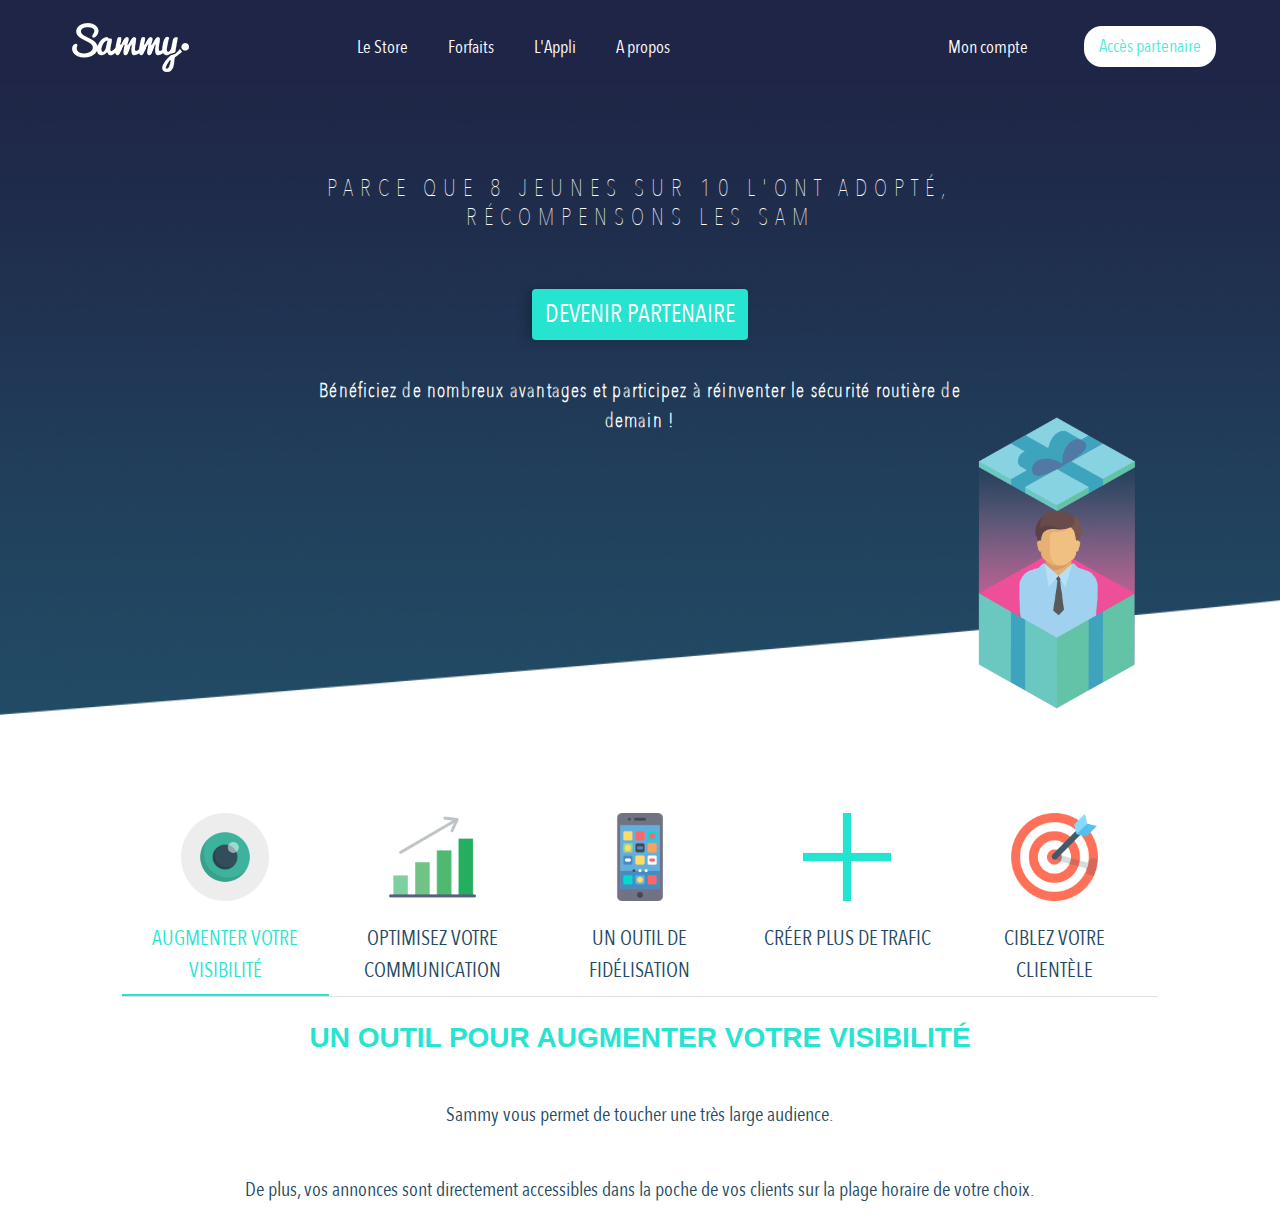
==== partenaire.html @ f4c282db "Upload" ====
<!doctype html>
<html lang="fr">
<head>
    <meta charset="UTF-8">
    <meta name="viewport" content="width=device-width, initial-scale=1">

    <meta name="description" content="">
    <meta name="keywords" content="publicité, application, mobile, partenaires, utilisateurs, fidélisation, outil, visibilité, marché, communication, millenials, jeunes, campagne, publicité, pub, notification, notifications, partenaires, forfaits, forfait, prix, pricing, free, gold, flash, annonces, push, trafic, point de vente, attirer, clientèle, demande, offre, Sammy, Sam">
    <title>Partenaire - Sammy</title>
    <link rel="stylesheet" href="css/stylemain.css">
    <link rel="stylesheet" href="css/bootstrap.min.css">

    <link rel="stylesheet" type="text/css" href="slick/slick.css"/>
    <link rel="stylesheet" type="text/css" href="slick/slick-theme.css"/>

    <link rel="shortcut icon" type="image/png" href="img/LogoSammy.png"/>  <!--  A changer  -->

    <script src="js/jquery.min.js"></script>
    <script src="js/bootstrap.min.js"></script>

</head>
<body>

<header id="header">


    <nav class="navbar navbar-toggleable-md navbar-dark navbar-expand-md bg-faded">

        <a class="navbar-brand" href="/"><img src="img/LogoSammy.png" alt="Sammy"></a>


        <button class="navbar-toggler" type="button" data-toggle="collapse" data-target="#navbarCollapse" aria-controls="navbar-custom" aria-expanded="false" aria-label="Toggle navigation">
            <span class="navbar-toggler-icon"></span>
        </button>


        <div class="collapse navbar-collapse" id="navbarCollapse">

            <ul class="navbar-nav navbar-left">

                <li class="nav-item">
                    <a class="nav-link" href="#">Le Store</a>
                </li>

                <li class="nav-item">
                    <a class="nav-link" href="pricing">Forfaits</a>
                </li>
                <li class="nav-item">
                    <a class="nav-link" href="#">L'Appli</a>
                </li>
                <li class="nav-item">
                    <a class="nav-link" href="#">A propos</a>
                </li>

            </ul>

            <ul class="nav navbar-nav navbar-right ml-auto">
                <li class="nav-item">
                    <a class="nav-link" href="#">Mon compte</a>
                </li>
                <li class="nav-item">
                    <button class="btn btn-boutonnav" type="button">Accès partenaire</button>
                </li>
            </ul>


        </div>

    </nav>


</header>

<div id="UPImgBackground">


    <div class="MainBottom outeruser">
        <div class="topcentre">
            <h2 class="margincentered">Parce que 8 jeunes sur 10 l'ont adopté, récompensons les sam</h2> <br> <br>
            <button class="btn btn-boutoncentre margincentered" type="button">Devenir Partenaire</button>
            <p>Bénéficiez de nombreux avantages et participez à réinventer le sécurité routière de demain !</p>
        </div>
    </div>

    <img src="img/partenaire/Partenaire.png" alt="Partenaire" id="UPCadeauImg">

</div>

<div class="container-fluid" id="Partenairemaincontent">
    <div class="row">

        <div class="col-1"></div>

        <div class="col-10">
            <div class="row">

            <!-- Nav tabs -->
            <div class="col-12">
                <ul class="nav PartenaireTabs nav-justified" role="tablist">
                    <li class="nav-item">
                        <a class="nav-link active" data-toggle="tab" href="#visibility">
                            <img src="img/partenaire/Oeil.png" alt="Oeil">
                            <span>Augmenter votre visibilité</span>
                        </a>
                    </li>
                    <li class="nav-item">
                        <a class="nav-link" data-toggle="tab" href="#communication">
                            <img src="img/partenaire/graph.png" alt="Graph">
                            <span>Optimisez votre communication</span>
                        </a>
                    </li>
                    <li class="nav-item">
                        <a class="nav-link" data-toggle="tab" href="#fidelisation">
                            <img src="img/partenaire/smartphone.png" alt="Smartphone">
                            <span>Un outil de fidélisation</span>
                        </a>
                    </li>
                    <li class="nav-item">
                        <a class="nav-link" data-toggle="tab" href="#trafic">
                            <img src="img/partenaire/Plus.png" alt="Plus">
                            <span>Créer plus de trafic </span>
                        </a>
                    </li>
                    <li class="nav-item">
                        <a class="nav-link" data-toggle="tab" href="#cible">
                            <img src="img/partenaire/target.png" alt="Cible">
                            <span>Ciblez votre clientèle </span>
                        </a>
                    </li>
                </ul>
            </div>

            <div class="col-12">
                <!-- Tab panes -->
                <div class="tab-content">
                    <div id="visibility" class="container tab-pane active"><br>
                        <h3>Un outil pour augmenter votre visibilité</h3>
                        <p>Sammy vous permet de toucher une très large audience. </p>
                        <p>De plus, vos annonces sont directement accessibles dans la poche de vos clients sur la plage horaire de votre choix.</p>
                    </div>
                    <div id="communication" class="container tab-pane fade"><br>
                        <h3>Un outil pour optimiser votre communication</h3>
                        <p>Pour chacune de vos campagnes publicitaires nous vous fournissons une analytique détaillée.</p>
                        <p>Cela peut vous permettre de mieux connaître votre cible en mesurant l’impact de votre message et ainsi d’optimiser votre stratégie de communication.</p>
                    </div>
                    <div id="fidelisation" class="container tab-pane fade"><br>
                        <h3>Un outil de fidélisation</h3>
                        <p>Nos espaces publicitaires ont été conçus pour amener l’utilisateur à se déplacer physiquement ou virtuellement dans les points de ventes de nos partenaires.</p>
                        <p>De plus, vos campagnes publicitaires peuvent être planifiées à l’avances vous garantissant toujours plus d’autonomie.</p>
                    </div>
                    <div id="trafic" class="container tab-pane fade"><br>
                        <h3>Un outil pour créer plus de trafic </h3>
                        <p>La mise en place de boutons “Call-to-action” permet d’accroître le trafic sur la page de votre choix (site internet, App Store …).</p>
                        <p> En redirigeant votre audience vers votre lien, ce bouton est une véritable porte d’entrée digitale vers votre business.</p>
                    </div>
                    <div id="cible" class="container tab-pane fade"><br>
                        <h3>Un outil pour cibler votre clientèle</h3>
                        <p>Grâce à notre algorithme, les annonces sont listées en fonction de la proximité de nos utilisateurs.</p>
                        <p>Ainsi, notre offre s’adapte à tout type de business qu’importe la relation qu’il entretient avec ses clients.</p>
                    </div>
                </div>
            </div>

            </div>
        </div>

        <div class="col-1"></div>

    </div>
</div>

</body>
</html>
---- css/stylemain.css ----
@font-face { font-family: AvenirNextCondensed-Regular; src: url(../fonts/AvenirNextCondensed-Regular.ttf); }
@font-face { font-family: AvenirNextCondensed-UltraLight; src: url(../fonts/AvenirNextCondensed-UltraLight.ttf); }
@font-face { font-family: MyriadPro-SemiBold; src: url(../fonts/MyriadPro-Semibold.otf); }

body, html {
    height: 100%;
}
#ImgBackground {
    max-width: 100%;
    background-position: center;
    background-repeat: no-repeat;
    background-size: cover;
    position: relative;
    background-image: url("../img/background.png");
}

.navbar {
    padding-top: 2vh !important;
}

header {
    color : white;
    font-family: AvenirNextCondensed-Regular, sans-serif;
    background-color: #1f2546;
}
header a:hover, header a:visited, header a:link, header a:active{
    text-decoration: none;
    color : white;
}

.ImgBuildings {
    position: absolute;
    bottom: -10vh;
    max-width: 33%;
    height: auto;
    -webkit-transition: all 1s ease;
    -moz-transition: all 1s ease;
    -o-transition: all 1s ease;
    transition: all 1.5s ease;
}
.ImgVoiture {
    position: absolute;
    right: 0;
    top: 16vh;
    max-width: 60%;
    height: auto;
    -webkit-transition: all 1s ease;
    -moz-transition: all 1s ease;
    -o-transition: all 1s ease;
    transition: all 1.5s ease;
}

.ImgHide {
    opacity: 0;
}

.ImgShow {
    opacity: 1;
}

#ImgCadeauEnsemble {
    /*
    position: absolute;
    left: 45%;
    top: 45%;
    max-width: 40%;
    height: auto;
    */
    position: absolute;
    margin: auto;
    top: 0;
    left: 0;
    right: 0;
    bottom: 0;
}


.margincentered {
    margin-left: auto !important;
    margin-right: auto !important;
}

.mainImgButton {
    height: auto;
}

.btn-boutonnav{
    color: #4ee9d8;
    background-color: white;
    background-image: none;
    border-color: white;
}

.topcentre {
    font-family: AvenirNextCondensed-Regular, sans-serif;
    display: inline-block;

}

.topcentre button{
    margin-bottom: 4vh;
    box-shadow: -5px 0px 10px #162C42;
}

.topcentre h2{
    color : white;
    font-family: AvenirNextCondensed-UltraLight, sans-serif;
    text-transform: uppercase;
}

.topcentre h3{
    color : white;
    font-family: AvenirNextCondensed-UltraLight, sans-serif;
    text-transform: uppercase;
}

.topcentre p{
    color : white;
    font-family: AvenirNextCondensed-UltraLight, sans-serif;
    font-weight: 600;
}

.MainBottom{
    text-align: center;
    position: absolute;
    bottom: 8vh;
    width: 100%;
}

.MainTop {
    text-align: center;
    position: absolute;
    top: 5vh;
    width: 100%;
}

#maincontent {
    margin-top: 10vh;
}
#ImgUtilisateurs {
    width: 100%;
}

.cadeaudiv {
    position:relative;
    height: 90vh;
    width: 100%;
    margin:0 auto;
}
.cadeaudiv img {
    max-width: 50%;
    height: auto;
    position:absolute;
    -webkit-transition: all 0.75s ease;
    -moz-transition: all 0.75s ease;
    -o-transition: all 0.75s ease;
    transition: all 0.75s ease;
    top: 0;
    left: 0;
    right: 0;
    bottom: 0;
    margin-left: auto;
    margin-right: auto;
}

#Imgpartenairerectangle {
    opacity: 0;
}
#Imgpartenaireperso {
    margin-top: 12%;
}
#Imgpartenairecadeauhaut {
    margin-top: 35.85%;
}

#ImgUserrectangle {
    opacity: 0;
}
#ImgUserperso {
    margin-top: 12%;
}
#ImgUsercadeauhaut {
    margin-top: 35.85%;
}
#maincontent a {
    text-decoration: none;
}

#maincontent span  {
    color : #6c57a1;
    font-family: AvenirNextCondensed-Regular, sans-serif;
    position: relative;
    top: 80%;
}

.textcenter {
    text-align: center;
}

#UPImgBackground {
     height: 70vh;
     max-width: 100%;
     /* background-position: center; */
     background-repeat: no-repeat;
     background-size: cover;
     position: relative;
     background-image: url("../img/user/background.png");
 }

#Usermaincontent {
    margin-top: 10vh;
    margin-bottom: 10vh;
}

#Usermaincontent img {
    max-width: 25%;
    height: auto;

    display: block;
    margin-left: auto;
    margin-right: auto
}

#Usermaincontent p {
    margin-top: 5vh;
    padding-left: 10%;
    padding-right: 10%;

    font-family: AvenirNextCondensed-Regular, sans-serif;
    color: #224862;
    text-align: center;
}

.outeruser {
    top: 10vh !important;
    padding-left: 23%;
    padding-right: 23%;
}

#UPCadeauImg {
    max-width: 15%;
    height: auto;
    position: absolute;
    left: 75vw;
    bottom: 0;
}

.UserHR {
    color: #27e4d0;
    border-top: 2px solid #27e4d0;
    margin-top: 5vh;
}

#UserHR1 {
    position: absolute;
    left: 29%;
    top: 5vh;
    border-top: 2px solid #27e4d0;
}

#UserHR2 {
    position: absolute;
    left: 63%;
    top: 5vh;
    border-top: 2px solid #27e4d0;
}

#slideshowmain {
    max-width: 100vw;
}
.slideshow {
    margin-left: auto !important;
    margin-right: auto !important;
}

.slideshow img {
    max-width: 100%;
    height: 6vw;
    width: auto;
    margin-left: 2vw;
    margin-right: 2vw;
}

.footerconfiance {
    background-color: #f8f8f8;
}

.footerconfiance h2 {
    font-family: AvenirNextCondensed-Regular, sans-serif;
    text-align: center;
    margin-bottom: 2%;
}

.left, .right {
    width: 3vw !important;
    height: 3vw !important;
    position: absolute;
 }

.left {
    transform: rotate(0.5turn);
    top: 50%;
    margin: auto;
    left: 3%;
}

.right {
    top: 50%;
    margin: auto;
    right: 3%;
}

.footerespace {
    height: 2.5vh;
    background-color: #f8f8f8;
}

.btn-boutoncentre {
    font-family: AvenirNextCondensed-Regular, sans-serif;
    text-align: center;
    background-color: #27e4d0;
    padding:6px 0 6px 0;
    border-radius:8px;
    color: white;
    text-transform: uppercase;
}

/* ------------------------------------- */

#PartenaireImgBackground {
    max-width: 100%;
    background-position: center;
    background-repeat: no-repeat;
    background-size: cover;
    position: relative;
    background-image: url("../img/background.png");
}

.list-group-item {
    border: 0px !important;
}

.card {
    text-align: center;
}

#rowpricing {
    padding-top: 10vh;
    background-color: #1f2546;
    padding-bottom: 2vh;
}

#Entetepricing {
    font-family: AvenirNextCondensed-Regular, sans-serif;
    text-align: center;
    color: white;
    margin-bottom: 5vh;

}

#Entetepricing h2 {
    font-family: AvenirNextCondensed-UltraLight, sans-serif;
    text-transform: uppercase;
}

#Entetepricing button {
    margin-bottom: 4vh;
    box-shadow: -5px 0px 10px #162C42;
}

#Pricingmaincontent {
    margin-top: 10vh;
    margin-bottom: 10vh;
    text-align: center;
}

#Pricingmaincontent img {
    max-width: 25%;
    height: auto;

    display: block;
    margin-left: auto;
    margin-right: auto;

    margin-bottom: 4vh;
}

#Pricingmaincontent p  {
    margin-top: 5vh;
    padding-left: 10%;
    padding-right: 10%;

    font-family: AvenirNextCondensed-Regular, sans-serif;
    color: #224862;
}

#Pricingmaincontent span {
    margin-top: 5vh;
    font-family: AvenirNextCondensed-Regular, sans-serif;
    color: #224862;
}


#Pricingmaincontent h2 {
    margin-bottom: 5vh;
}

#Pricingmaincontent .col-12, #Pricingmaincontent .col-md-4 {
    margin-bottom: 10vh;
}

#PricingPrix {
    height: 100%;
    margin: 0 !important;
}

#PricingPrix .card {
    height: 100%;
}

.divcard {
    margin-bottom: 4vh;
}

.list-group {
    height: 100%;
}
.list-group li {
    font-family: AvenirNextCondensed-Regular, sans-serif;
    text-transform: uppercase;
}
.list-group-item {
    height: 18%;
    margin-left: 10%;
    margin-right: 10%;
}
.list-group-item img {
    max-width: 40%;
}
.ItemVert {
    color : #79e09b;
    font-family: MyriadPro-SemiBold, sans-serif !important;
}
.ItemGold {
    color: #f3d55b;
    font-family: MyriadPro-SemiBold, sans-serif !important;
}
.ItemJaune {
    color: #f3d55b;
    font-family: MyriadPro-SemiBold, sans-serif !important;
}
.ItemLight {
    font-family: AvenirNextCondensed-UltraLight, sans-serif !important;
    text-transform: none !important;
}

.ItemFondVert {
    background-color: #27e4d0 !important;
    color: white;
    margin-left: 0 !important;
    margin-right: 0 !important;
}


#Partenairemaincontent {
    margin-top: 10vh;
    margin-bottom: 10vh;
}

#Partenairemaincontent img {
    max-width: 50%;
    height: auto;

    display: block;
    margin-left: auto;
    margin-right: auto
}

#Partenairemaincontent p {
    margin-top: 5vh;
    padding-left: 10%;
    padding-right: 10%;

    font-family: AvenirNextCondensed-Regular, sans-serif;
    color: #224862;
    text-align: center;

    font-size: 20px;
}
.PartenaireTabs {
    border-bottom: 1px solid #dee2e6;
}

ul.PartenaireTabs li.nav-item a.nav-link {
    height: 100%;
}

ul.PartenaireTabs > li.nav-item > a{
    font-family: AvenirNextCondensed-Regular, sans-serif;
    text-decoration: none !important;
    color: #224862;
    text-transform: uppercase;
}

ul.PartenaireTabs > li.nav-item > a.active{
    border-bottom: 2px solid #27e4d0;
    color: #27e4d0;
}

ul.PartenaireTabs > li.nav-item > a > span {
    font-size: 21px;

}

.tab-content h3 {
    color: #27e4d0;
    text-transform: uppercase;
    font-weight: 600;
}

.nav-item a img {
    margin-bottom: 2.5vh;
}

.tab-content {
    text-align: center;
}

.navbar-expand-lg {
    background-color: #1f2546;
    height: 86px;
}

@keyframes blink {
    0% {
        opacity: 1;
    }
    50% {
        opacity: 0;
    }
    100% {
        opacity: 1;
    }
}

.ImgFleche {
    position: absolute;
    max-width: 8%;
    height: auto;
    bottom: -10%;
    right: 46.75%;

    -webkit-transition: all 0.75s ease;
    -moz-transition: all 0.75s ease;
    -o-transition: all 0.75s ease;
    transition: all 0.75s ease;
}

#ImgFleche {
    animation: blink 3s;
    animation-iteration-count: infinite;
}

.ImgDisplayNone{
    display: none;
}




/*--- DROPDOWN ---*/
/* Navbar */

a.nav-link {
    text-align: center;
}

.navbar-dark .navbar-nav .nav-link {
    color: rgba(255,255,255,1) !important;
}

/* --------- */

@media all and (max-width: 991px) {
    .navbar-right {
        margin-right: 0px !important;
    }
}

@media all and (max-width: 599px)
{
    #ImgBackground {
        height: 500px;
    }

    .navbar {
        padding-left: 16px !important;
    }
    header {
        font-size: 12px;
    }

    .navbar img {
        padding-right: 48px;
        margin-left: 8px;
    }
    .navbar-left li {
        margin-right: 8px;
    }
    .navbar-right {
        margin-right: 16px;
    }
    .navbar-right li {
        margin-left: 0px;
    }

    .mainImgButton1 {
        width: 50px;
    }

    .mainImgButton2 {
        max-width: 60px;
    }
    .btn-boutonnav{
        border-radius: 6px !important;
        width: 80px;
        font-size: 11px !important;
    }
    .topcentre button {
        font-size: 15px;
    }
    .topcentre h2{
        font-size: 18px;
        letter-spacing: 1.8px;
    }
    .topcentre h3{
        font-size: 14px;
        letter-spacing: 1.8px;
    }
    .topcentre p{
        font-size: 15px;
        letter-spacing: 0.4px;
    }
    #maincontent span {
        font-size: 20px;
    }
    #Usermaincontent p {
        font-size: 18px;
    }
    #UserHR1, #UserHR2  {
        width: 28px;
    }
    .footerconfiance h2 {
        font-size: 12px;
    }
    .card {
        width: 300px !important;
        font-size: 25px;
    }
    #Entetepricing h2 {
        font-size: 20px;
        letter-spacing: 1.8px;
    }
    #Entetepricing button {
        font-size: 18px;
    }
    #Usermaincontent hr {
        display: none;
    }

    #ImgCadeauEnsemble {
        max-width: 40% !important;
    }

    .ImgBuildings {
        max-width: 50% !important;
    }

    .cadeaudiv {
        height: 30vh !important;
    }

    .btn-boutonnav {
        display: block !important;
        margin: 0 auto;

        width: 130px;
        font-size: 15px !important;
    }

    #navbarCollapse .nav-link {
        font-size: 18px;
    }

    .ImgBuildings {
        bottom: -5vh;
    }

    #Pricingmaincontent span {
        font-size: 20px;
    }


}

@media all and (min-width: 600px) and (max-width: 899px)
{
    #ImgBackground {
        height: 500px;
    }

    .navbar {
        padding-left: 24px !important;
    }

    header {
        font-size: 14px;
    }

    .navbar img {
        padding-right: 72px;
        margin-left: 12px;
    }
    .navbar-left li {
        margin-right: 12px;
    }
    .navbar-right {
        margin-right: 24px;
    }
    .navbar-right li {
        margin-left: 0px;
    }

    .mainImgButton1 {
        width: 75px;
    }
    .mainImgButton2 {
        max-width: 90px;
    }
    .btn-boutonnav{
        border-radius: 9px !important;
        width: 100px;
        font-size: 14px !important;
    }
    .topcentre button {
        font-size: 16px;
    }
    .topcentre h2{
        font-size: 25px;
        letter-spacing: 2.4px;
    }
    .topcentre h3{
        font-size: 20px;
        letter-spacing: 2.2px;
    }
    .topcentre p{
        font-size: 16px;
        letter-spacing: 0.6px;
    }
    #maincontent span {
        font-size: 25px;
    }
    #Usermaincontent p {
        font-size: 20px;
    }
    #UserHR1, #UserHR2  {
        width: 42px;
    }
    .footerconfiance h2 {
        font-size: 16px;
    }
    .card {
        width: 350px !important;
        font-size: 25px;
    }
    #Entetepricing h2 {
        font-size: 30px;
        letter-spacing: 2.4px;
    }
    #Entetepricing button {
        font-size: 20px;
    }
    #Usermaincontent hr {
        display: none;
    }

    #ImgCadeauEnsemble {
        max-width: 40% !important;
    }

    .ImgBuildings {
        max-width: 50% !important;
    }

    .cadeaudiv {
        height: 40vh !important;
    }

    #Pricingmaincontent span {
        font-size: 22px;
    }

}

@media all and (min-width: 600px) and (max-width: 767px) {
    #navbarCollapse .nav-link {
        font-size: 18px;
    }

    .btn-boutonnav {
        display: block !important;
        margin: 0 auto;

        width: 150px;
        font-size: 18px !important;
    }

    .ImgBuildings {
        bottom: -5vh;
    }

}


@media all and (min-width: 767px) and (max-width: 899px) {
    #PricingPrix {
        width: 100% !important;
    }

    .card {
        width: 240px !important;
        font-size: 22px;
    }

    #Usermaincontent hr {
        display: block;
    }

    .cadeaudiv {
        height: 60vh !important;
    }

    .navbar-right li {
        margin-left: 24px;
    }
}

@media all and (min-width: 900px) and (max-width: 1199px)
{
    #ImgBackground {
        height: 500px;
    }

    .navbar {
        padding-left: 36px !important;
    }

    header {
        font-size: 16px;
    }

    .navbar img {
        padding-right: 108px;
        margin-left: 18px;
    }
    .navbar-left li {
        margin-right: 18px;
    }
    .navbar-right {
        margin-right: 36px;
    }
    .navbar-right li {
        margin-left: 36px;
    }
    .mainImgButton1 {
        width: 112.5px;
    }
    .mainImgButton2 {
        max-width: 135px;
    }
    .btn-boutonnav{
        border-radius: 12px !important;
        width: 120px;
        font-size: 16px !important;
    }
    .topcentre button {
        font-size: 20px;
    }
    .topcentre h2{
        font-size: 20px;
        letter-spacing: 3.6px;
    }
    .topcentre h3{
        font-size: 17px;
        letter-spacing: 3.2px;
    }
    .topcentre p{
        font-size: 18px;
        letter-spacing: 0.9px;
    }
    #maincontent span {
        font-size: 30px;
    }
    #Usermaincontent p {
        font-size: 18px;
    }
    #UserHR1, #UserHR2  {
        width: 63px;
    }
    .footerconfiance h2 {
        font-size: 25px;
    }
    .card {
        width: 260px !important;
        font-size: 24px;
    }
    #Entetepricing h2 {
        font-size: 16px;
        letter-spacing: 3.6px;
    }
    #Entetepricing button {
        font-size: 15px;
    }

    #PricingPrix {
        width: 100% !important;
    }

    #Pricingmaincontent span {
        font-size: 25px;
    }
}

@media all and (min-width: 1200px) and (max-width: 1799px)
{
    #ImgBackground {
        height: 600px;
    }
    .navbar {
        padding-left: 48px !important;
    }
    header {
        font-size: 18px;
    }
    .navbar img {
        padding-right: 144px;
        margin-left: 24px;
    }
    .navbar-left li {
        margin-right: 24px;
    }
    .navbar-right {
        margin-right: 48px;
    }
    .navbar-right li {
        margin-left: 48px;
    }
    .mainImgButton1 {
        width: 150px;
    }
    .mainImgButton2 {
        max-width: 180px;
    }
    .btn-boutonnav{
        border-radius: 18px !important;
        width: 132px;
        font-size: 18px !important;
    }

    .topcentre button {
        font-size: 25px;
    }

    .topcentre h2{
        font-size: 24px;
        letter-spacing: 7px;
    }

    .topcentre h3{
        font-size: 17px;
        letter-spacing: 4px;
        font-weight: 600;
    }
    .topcentre p{
        font-size: 20px;
        letter-spacing: 1.2px;
    }
    #maincontent span {
        font-size: 35px;
    }
    #Usermaincontent p {
        font-size: 22px;
    }
    #UserHR1, #UserHR2  {
        width: 84px;
    }
    .footerconfiance h2 {
        font-size: 33px;
    }
    .card {
        width: 300px !important;
        font-size: 18px;
    }

    #Entetepricing h2 {
        font-size: 21px;
        letter-spacing: 4.8px;
    }
    #Entetepricing button {
        font-size: 20px;
    }

    #PricingPrix {
        width: 100% !important;
    }

    #Pricingmaincontent span {
        font-size: 30px;
    }
}

@media all and (min-width: 1800px)
{
 /*
 Width : 1903
 Height : 943
  */
    #ImgBackground {
        height: 755px;
    }

    .navbar {
        padding-left: 72px !important;
    }

    header {
        font-size: 20px;
    }

    .navbar img {
        padding-right: 216px;
        margin-left: 36px;
    }
    .navbar-left li {
        margin-right: 36px;
    }
    .navbar-right {
        margin-right: 72px;
    }
    .navbar-right li {
        margin-left: 72px;
    }

    .mainImgButton1 {
        width: 200px;
    }
    .mainImgButton2 {
        max-width: 240px;
    }

    .btn-boutonnav{
        border-radius: 24px !important;
        width: 198px;
        font-size: 20px !important;
    }
    .topcentre button {
        font-size: 30px;
    }
    .topcentre h2{
        font-size: 35px;
        letter-spacing: 8px;
    }
    .topcentre h3{
        font-size: 22px;
        letter-spacing: 6px;
        font-weight: 600;
    }
    .topcentre p{
        font-size: 30px;
        letter-spacing: 1.8px;
    }
    #maincontent span {
        font-size: 40px;
    }
    #Usermaincontent p {
        font-size: 32px;
    }
    #UserHR1, #UserHR2  {
        width: 126px;
    }
    .footerconfiance h2 {
        font-size: 50px;
    }
    .card {
        width: 450px !important;
        font-size: 25px;
    }

    #Entetepricing h2 {
        font-size: 31.5px;
        letter-spacing: 7.2px;
    }
    #Entetepricing button {
        font-size: 30px;
    }

    #PricingPrix {
        width: 100% !important;
    }

    #Pricingmaincontent span {
        font-size: 32px;
    }
}

@media all and (max-height: 600px) and (min-width: 400px) and (max-width: 899px){
    .cadeaudiv {
        height: 60vh !important;
    }
}
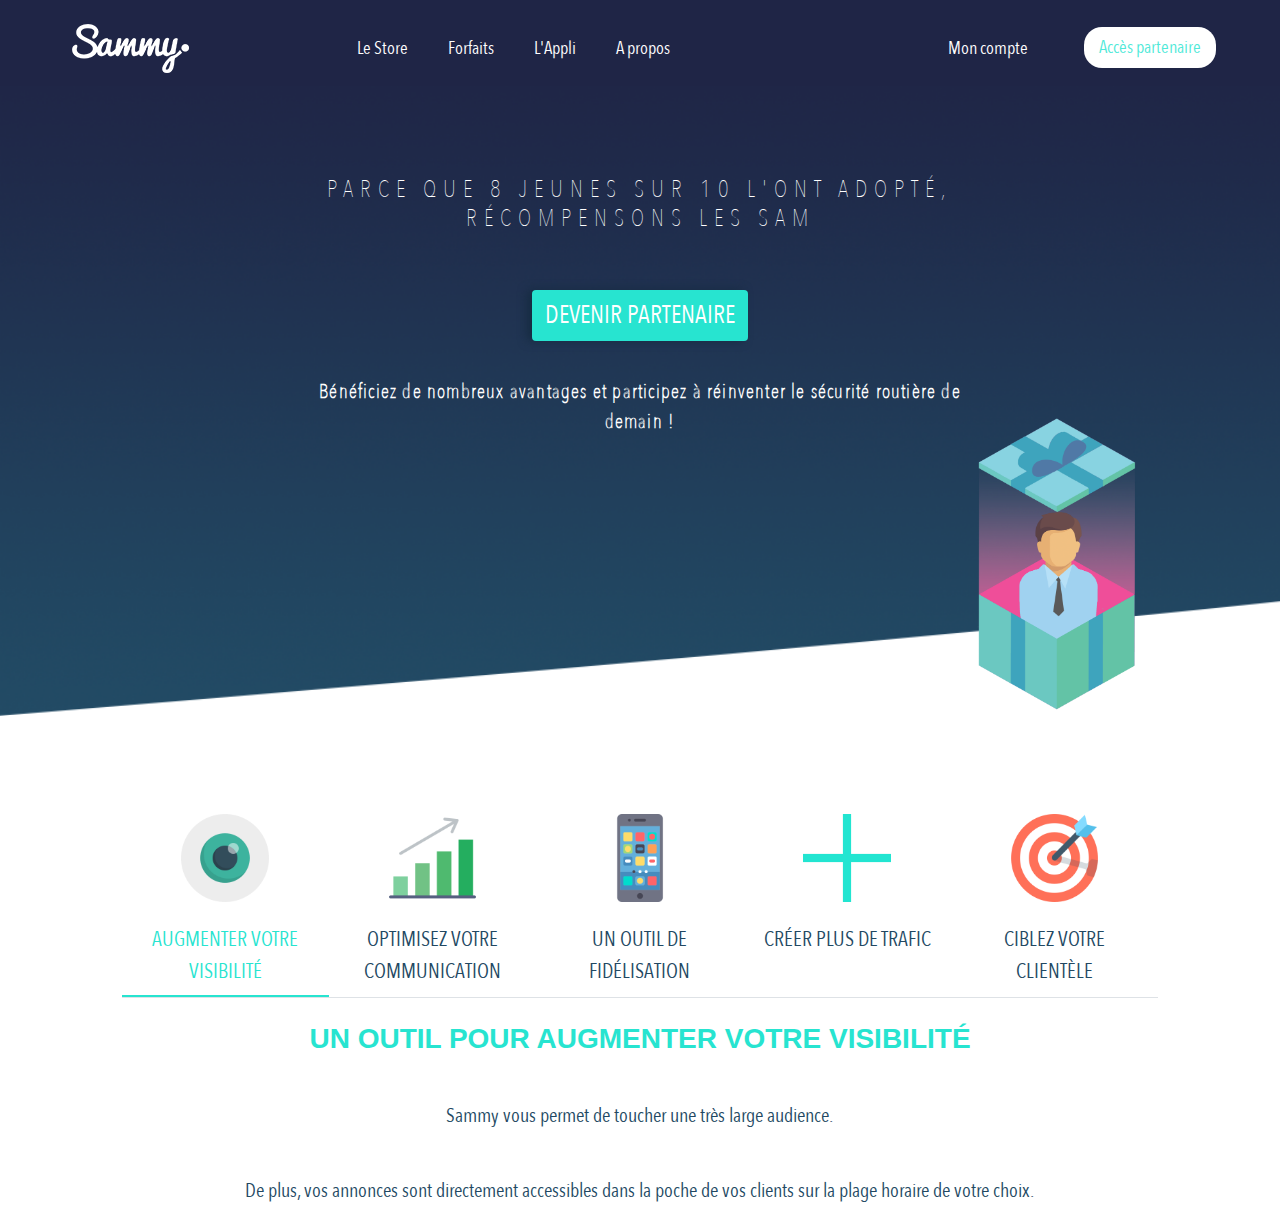
==== commit 35e0dd84: "Fix error" ====
--- a/partenaire.html
+++ b/partenaire.html
@@ -24,7 +24,7 @@
 <header id="header">
 
 
-    <nav class="navbar navbar-toggleable-md navbar-dark navbar-expand-md bg-faded">
+    <nav class="navbar navbar-toggleable-md navbar-dark navbar-expand-md bg-faded fixed-top">
 
         <a class="navbar-brand" href="/"><img src="img/LogoSammy.png" alt="Sammy"></a>
 
@@ -43,7 +43,7 @@
                 </li>
 
                 <li class="nav-item">
-                    <a class="nav-link" href="pricing">Forfaits</a>
+                    <a class="nav-link" href="pricing.html">Forfaits</a>
                 </li>
                 <li class="nav-item">
                     <a class="nav-link" href="#">L'Appli</a>
--- a/css/stylemain.css
+++ b/css/stylemain.css
@@ -12,6 +12,7 @@
     background-size: cover;
     position: relative;
     background-image: url("../img/background.png");
+    margin-top: 86px;
 }
 
 .navbar {
@@ -205,6 +206,7 @@
      background-size: cover;
      position: relative;
      background-image: url("../img/user/background.png");
+    margin-top: 86px;
  }
 
 #Usermaincontent {
@@ -334,6 +336,7 @@
     background-size: cover;
     position: relative;
     background-image: url("../img/background.png");
+    margin-top: 86px;
 }
 
 .list-group-item {
@@ -348,6 +351,7 @@
     padding-top: 10vh;
     background-color: #1f2546;
     padding-bottom: 2vh;
+    margin-top: 86px;
 }
 
 #Entetepricing {
@@ -526,7 +530,7 @@
     text-align: center;
 }
 
-.navbar-expand-lg {
+.navbar-expand-md {
     background-color: #1f2546;
     height: 86px;
 }
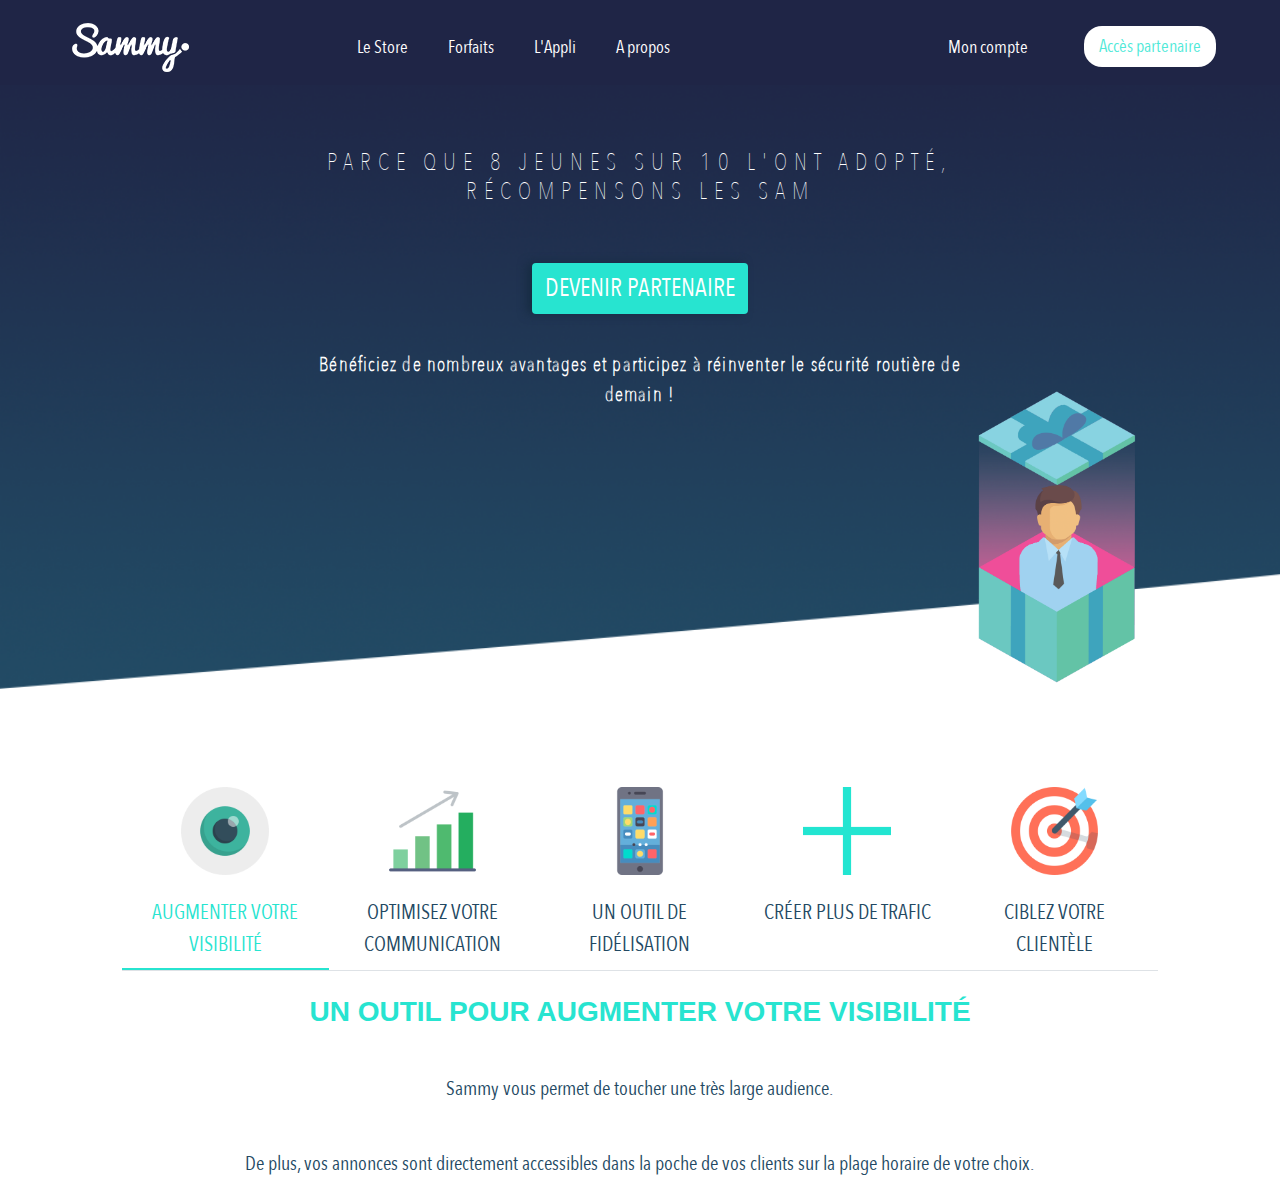
==== commit 6c024a87: "Fix errors" ====
--- a/partenaire.html
+++ b/partenaire.html
@@ -17,6 +17,19 @@
 
     <script src="js/jquery.min.js"></script>
     <script src="js/bootstrap.min.js"></script>
+
+    <script>
+
+        var onResize = function() {
+            $("body").css("padding-top", $(".navbar-expand-md").height());
+        };
+
+        $(window).resize(onResize);
+
+        $(function() {
+            onResize();
+        });
+    </script>
 
 </head>
 <body>
--- a/css/stylemain.css
+++ b/css/stylemain.css
@@ -12,7 +12,6 @@
     background-size: cover;
     position: relative;
     background-image: url("../img/background.png");
-    margin-top: 86px;
 }
 
 .navbar {
@@ -206,7 +205,6 @@
      background-size: cover;
      position: relative;
      background-image: url("../img/user/background.png");
-    margin-top: 86px;
  }
 
 #Usermaincontent {
@@ -336,7 +334,6 @@
     background-size: cover;
     position: relative;
     background-image: url("../img/background.png");
-    margin-top: 86px;
 }
 
 .list-group-item {
@@ -351,7 +348,6 @@
     padding-top: 10vh;
     background-color: #1f2546;
     padding-bottom: 2vh;
-    margin-top: 86px;
 }
 
 #Entetepricing {
@@ -532,7 +528,6 @@
 
 .navbar-expand-md {
     background-color: #1f2546;
-    height: 86px;
 }
 
 @keyframes blink {
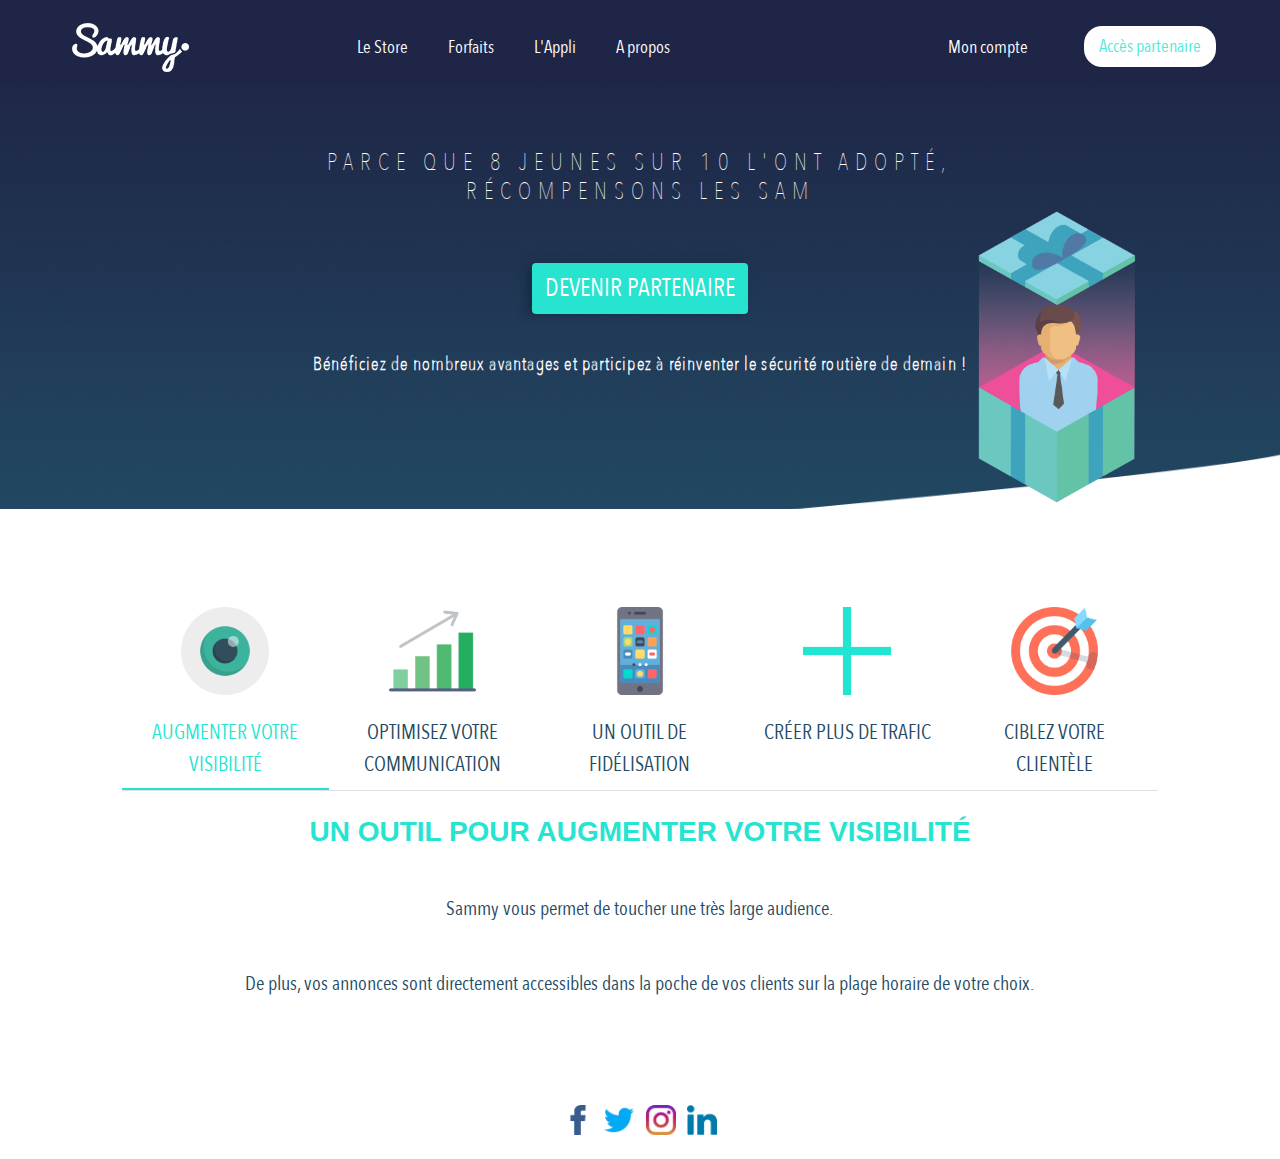
==== commit b1b30f85: "Fix errors" ====
--- a/partenaire.html
+++ b/partenaire.html
@@ -182,5 +182,22 @@
     </div>
 </div>
 
+
+<footer id="footerinfo" class="site-footer" role="contentinfo">
+    <div class="container footer-inner">
+        <div class="row">
+            <div class="site-info col-sm-12">
+                <div class="socialnetwork">
+                    <a href="https://www.facebook.com/Marginals.Lab" target="_blank"><img src="img/socialnetworks/facebook.png" alt="Facebook"></a>
+                    <a href="https://twitter.com/Marginals_Lab" target="_blank"><img src="img/socialnetworks/twitter.png" alt="Twitter"></a>
+                    <a href="https://www.instagram.com/marginals_lab/" target="_blank"><img src="img/socialnetworks/instagram.png" alt="Instagram"></a>
+                    <a href="https://www.linkedin.com/company/marginals-lab/" target="_blank"><img src="img/socialnetworks/linkedin.png" alt="Linkedin"></a>
+                </div>
+
+            </div>
+        </div>
+    </div>
+</footer>
+
 </body>
 </html>--- a/css/stylemain.css
+++ b/css/stylemain.css
@@ -134,6 +134,10 @@
     width: 100%;
 }
 
+.MainBottomIndex {
+    bottom: 0 !important;
+}
+
 #maincontent {
     margin-top: 10vh;
 }
@@ -198,7 +202,7 @@
 }
 
 #UPImgBackground {
-     height: 70vh;
+     height: 50vh;
      max-width: 100%;
      /* background-position: center; */
      background-repeat: no-repeat;
@@ -347,7 +351,7 @@
 #rowpricing {
     padding-top: 10vh;
     background-color: #1f2546;
-    padding-bottom: 2vh;
+    padding-bottom: 5vh;
 }
 
 #Entetepricing {
@@ -370,7 +374,6 @@
 
 #Pricingmaincontent {
     margin-top: 10vh;
-    margin-bottom: 10vh;
     text-align: center;
 }
 
@@ -457,10 +460,17 @@
 .ItemFondVert {
     background-color: #27e4d0 !important;
     color: white;
-    margin-left: 0 !important;
-    margin-right: 0 !important;
-}
-
+    margin-left: -15px !important;
+    margin-right: -15px !important;
+}
+
+.item-Image {
+    height: 20%;
+}
+
+#CardFlash, #CardFree {
+    margin-top: 10%;
+}
 
 #Partenairemaincontent {
     margin-top: 10vh;
@@ -549,10 +559,17 @@
     bottom: -10%;
     right: 46.75%;
 
-    -webkit-transition: all 0.75s ease;
-    -moz-transition: all 0.75s ease;
-    -o-transition: all 0.75s ease;
-    transition: all 0.75s ease;
+    -webkit-transition: all 1s ease;
+    -moz-transition: all 1s ease;
+    -o-transition: all 1s ease;
+    transition: all 1s ease;
+
+    filter: alpha(opacity=100);
+    opacity: 1;
+}
+.ImgFlecheHide {
+    filter: alpha(opacity=0) !important;
+    opacity: 0 !important;
 }
 
 #ImgFleche {
@@ -564,9 +581,102 @@
     display: none;
 }
 
-
-
-
+#footerinfo {
+    margin-top: 5vh;
+
+    margin-left: auto;
+    margin-right: auto;
+    text-align: center;
+    font-size: 1.041vw;
+    font-family: HelveticaNeue-Thin, sans-serif;
+    text-transform: uppercase;
+    font-weight: 400;
+}
+
+#footerinfoIndex {
+    margin-top: 5vh;
+
+    margin-left: auto;
+    margin-right: auto;
+    text-align: center;
+    font-size: 1.041vw;
+    font-family: HelveticaNeue-Thin, sans-serif;
+    text-transform: uppercase;
+    font-weight: 400;
+
+    -webkit-transition: opacity 1s ease-in-out;
+    -moz-transition: opacity 1s ease-in-out;
+    -ms-transition: opacity 1s ease-in-out;
+    -o-transition: opacity 1s ease-in-out;
+    transition: opacity 1s ease-in-out;
+
+    filter: alpha(opacity=0);
+    opacity: 0;
+}
+
+.footerinfoShow {
+    filter: alpha(opacity=100) !important;
+    opacity: 1 !important;
+}
+
+.socialnetwork {
+    margin-bottom: 2.651vh;
+    margin-left: auto;
+    margin-right: auto;
+
+}
+
+.socialnetwork:hover img {
+    opacity: 0.5;
+    -webkit-transition: all .1s .1s;
+    -moz-transition: all .1s .1s;
+    -o-transition: all .1s .1s;
+    transition: all .1s .1s;
+
+}
+
+.socialnetwork img {
+    margin-right: 0.30vw;
+    margin-left: 0.30vw;
+    width: 30px;
+
+    max-width: 100%;
+    height: auto;
+}
+
+.socialnetwork img:hover {
+    opacity: 1;
+
+    -webkit-transition: all .1s .1s;
+    -moz-transition: all .1s .1s;
+    -o-transition: all .1s .1s;
+    transition: all .1s .1s;
+}
+
+
+#socialnetworkIndex {
+    width: 300px;
+
+    -webkit-transition: all .1s .1s;
+    -moz-transition: all .1s .1s;
+    -o-transition: all .1s .1s;
+    transition: all .1s .1s;
+
+}
+
+#socialnetworkIndex img {
+    width: 35px;
+}
+
+#socialnetworkIndex a {
+    display: inline-block;
+    margin-top : 15px;
+}
+
+
+#rowNetwork {
+    margin-right: 0;
+}
 /*--- DROPDOWN ---*/
 /* Navbar */
 
@@ -583,6 +693,28 @@
 @media all and (max-width: 991px) {
     .navbar-right {
         margin-right: 0px !important;
+    }
+}
+
+@media all and (max-width: 400px) {
+    .ImgBuildings, #ImgCadeauEnsemble {
+        display: none !important;
+    }
+
+    .ImgVoiture {
+        max-width: 150% !important;
+    }
+
+    .mainImgButton1 {
+        width: 90px !important;;
+    }
+
+    .mainImgButton2 {
+        max-width: 110px !important;;
+    }
+
+    #maincontent span {
+        top: 68%
     }
 }
 
@@ -613,13 +745,6 @@
         margin-left: 0px;
     }
 
-    .mainImgButton1 {
-        width: 50px;
-    }
-
-    .mainImgButton2 {
-        max-width: 60px;
-    }
     .btn-boutonnav{
         border-radius: 6px !important;
         width: 80px;
@@ -642,6 +767,7 @@
     }
     #maincontent span {
         font-size: 20px;
+        top: 52%
     }
     #Usermaincontent p {
         font-size: 18px;
@@ -697,6 +823,37 @@
 
     #Pricingmaincontent span {
         font-size: 20px;
+    }
+
+    .ImgBuildings, #ImgCadeauEnsemble {
+        display: none !important;
+    }
+    .ImgVoiture {
+        max-width: 110%;
+    }
+
+    .mainImgButton1 {
+        width: 100px;
+    }
+    .mainImgButton2 {
+        max-width: 130px;
+    }
+
+    #CardFlash, #CardFree {
+        margin-top: 0%;
+    }
+
+    .socialnetwork img, #socialnetworkIndex img {
+        width: 25px;
+    }
+
+    .socialnetwork img {
+        margin-right: 6px;
+        margin-left: 6px;
+    }
+
+    #UPImgBackground {
+        height:55vh;
     }
 
 
@@ -730,12 +887,6 @@
         margin-left: 0px;
     }
 
-    .mainImgButton1 {
-        width: 75px;
-    }
-    .mainImgButton2 {
-        max-width: 90px;
-    }
     .btn-boutonnav{
         border-radius: 9px !important;
         width: 100px;
@@ -758,6 +909,7 @@
     }
     #maincontent span {
         font-size: 25px;
+        top : 70%
     }
     #Usermaincontent p {
         font-size: 20px;
@@ -783,6 +935,7 @@
         display: none;
     }
 
+
     #ImgCadeauEnsemble {
         max-width: 40% !important;
     }
@@ -797,6 +950,14 @@
 
     #Pricingmaincontent span {
         font-size: 22px;
+    }
+
+
+    .mainImgButton1 {
+        width: 110px;
+    }
+    .mainImgButton2 {
+        max-width: 135px;
     }
 
 }
@@ -818,6 +979,28 @@
         bottom: -5vh;
     }
 
+    .ImgBuildings, #ImgCadeauEnsemble {
+        display: none !important;
+    }
+    .ImgVoiture {
+        max-width: 85% !important;
+    }
+
+    .mainImgButton1 {
+        width: 150px;
+    }
+    .mainImgButton2 {
+        max-width: 180px;
+    }
+
+    #CardFlash, #CardFree {
+        margin-top: 0;
+    }
+
+    #maincontent span {
+        top: 70%
+    }
+
 }
 
 
@@ -841,6 +1024,10 @@
 
     .navbar-right li {
         margin-left: 24px;
+    }
+
+    #maincontent span {
+        top: 80%
     }
 }
 
@@ -899,6 +1086,7 @@
     }
     #maincontent span {
         font-size: 30px;
+        top : 77%
     }
     #Usermaincontent p {
         font-size: 18px;
@@ -981,7 +1169,7 @@
         font-weight: 600;
     }
     .topcentre p{
-        font-size: 20px;
+        font-size: 19px;
         letter-spacing: 1.2px;
     }
     #maincontent span {
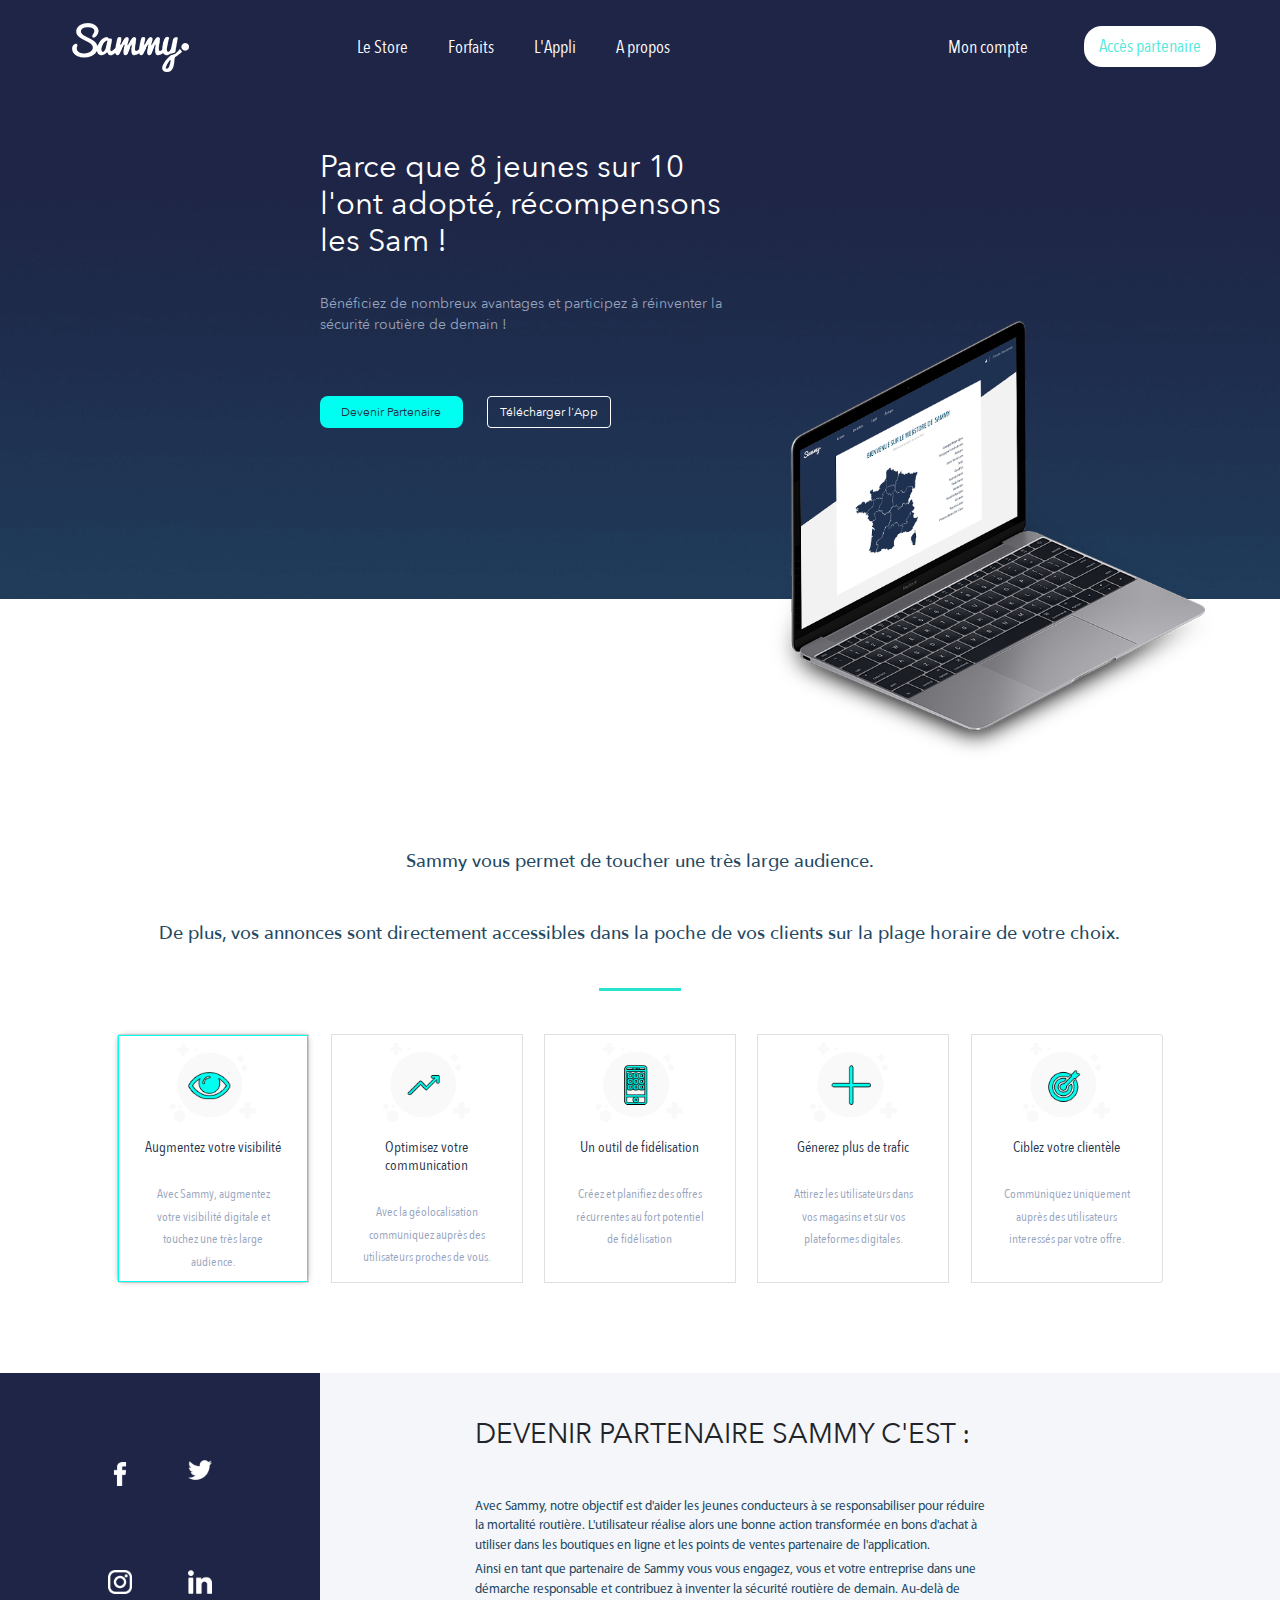
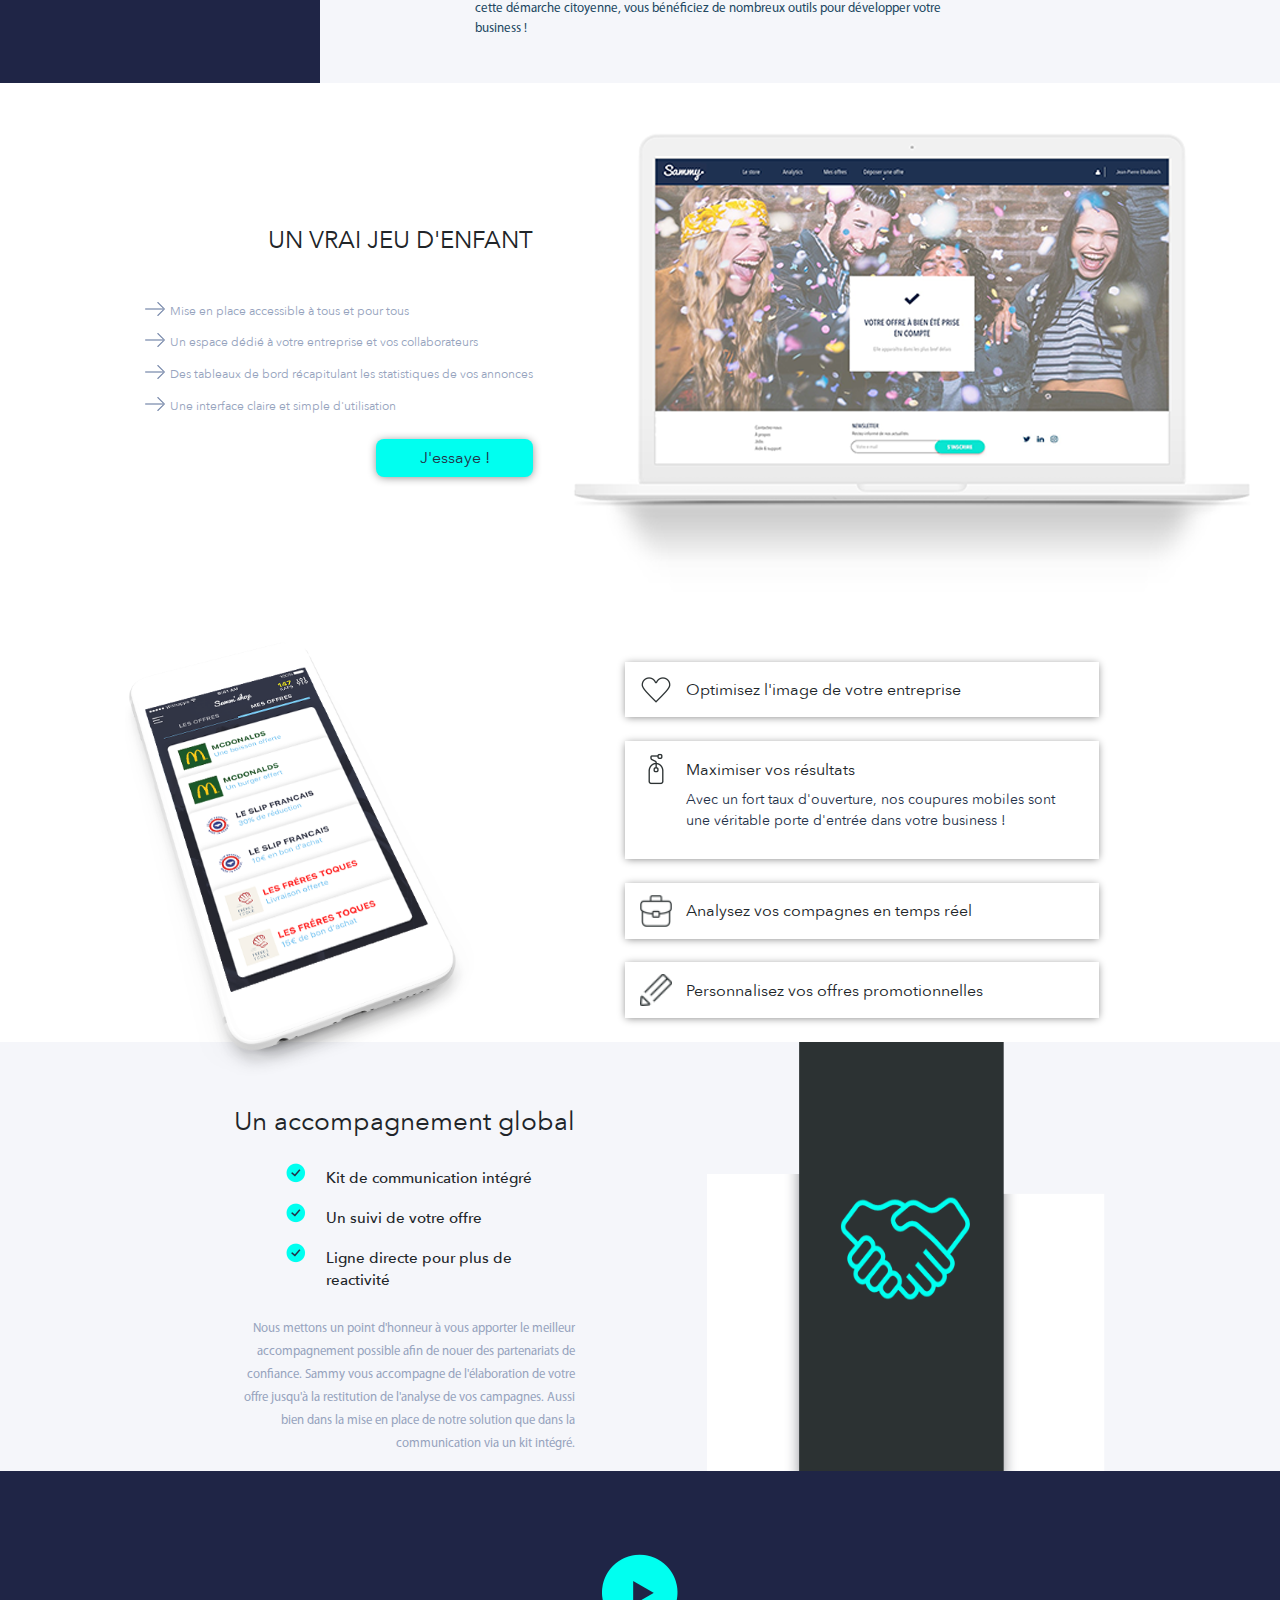
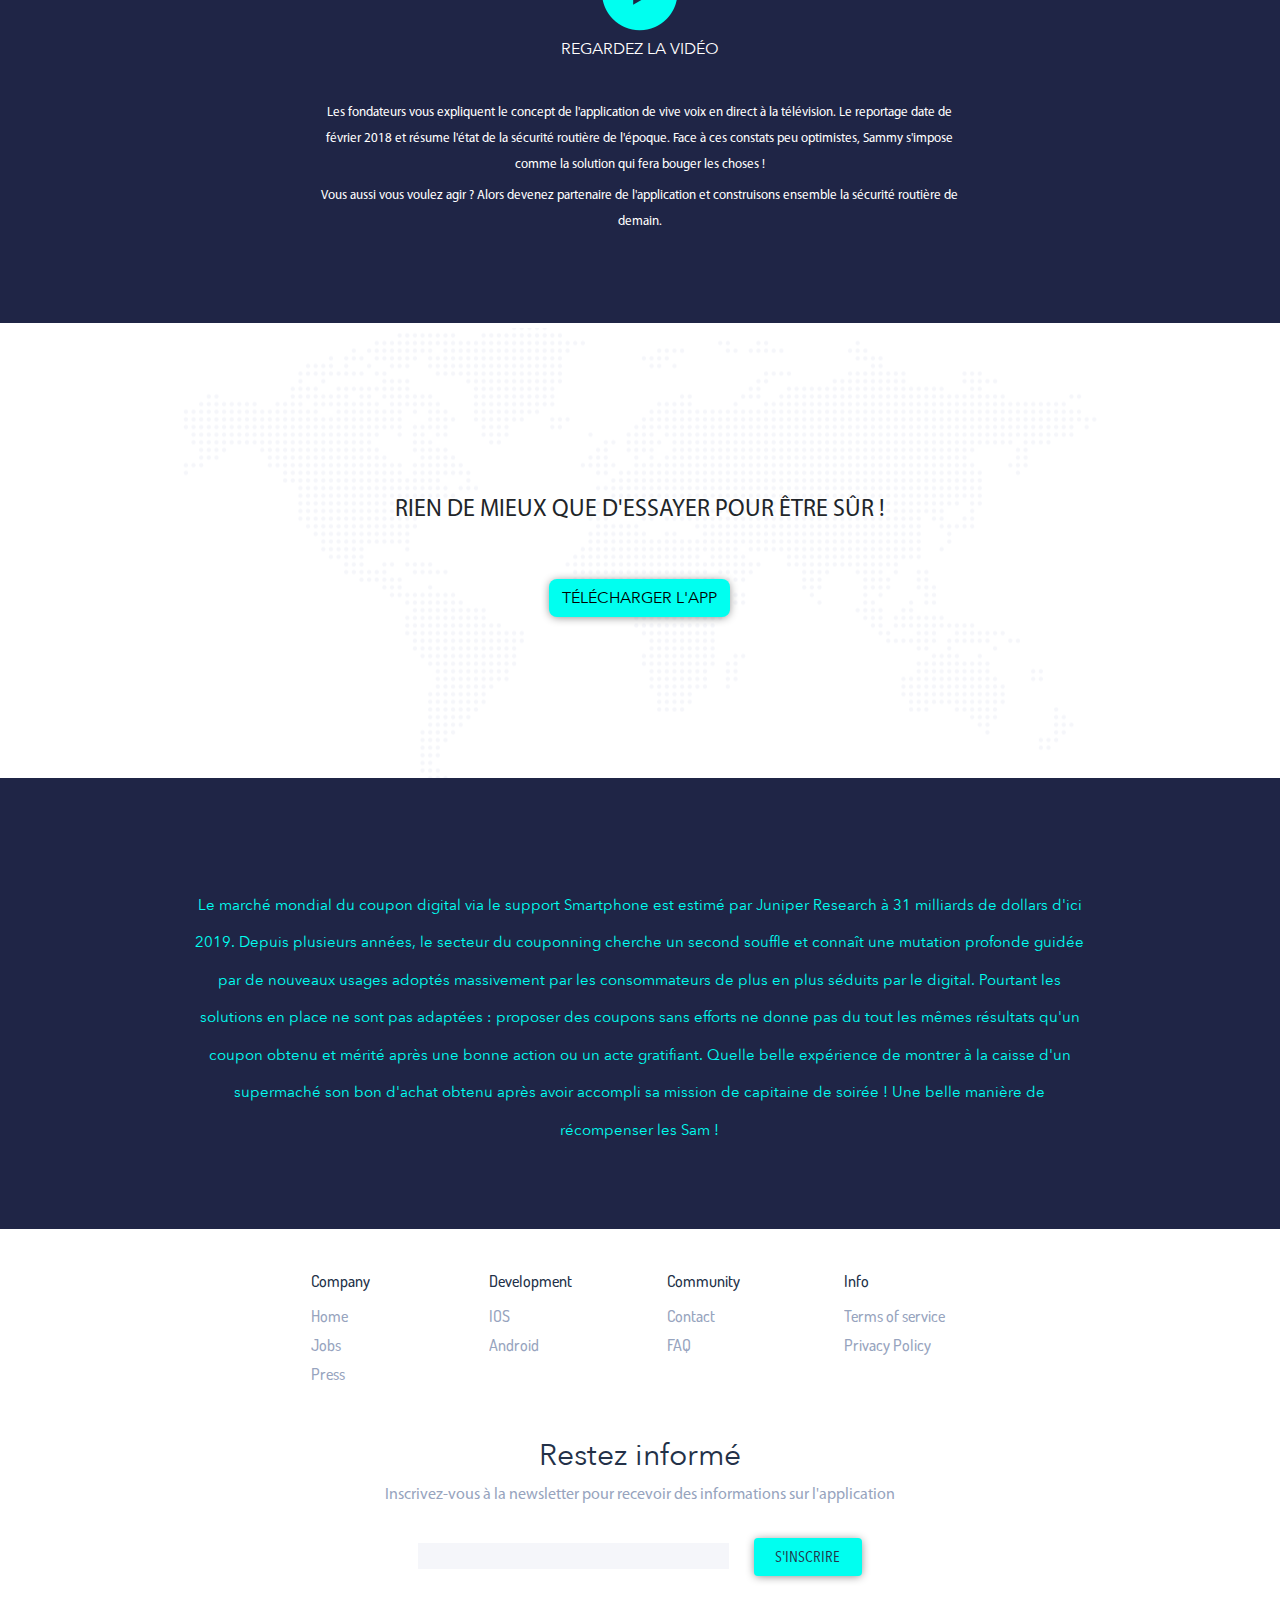
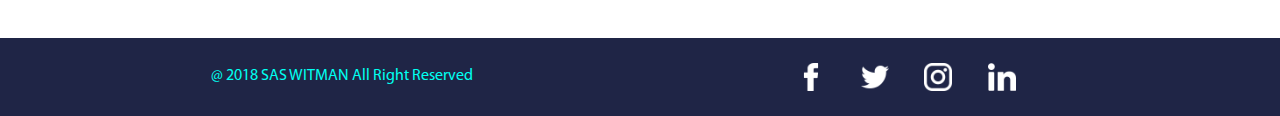
==== commit f8bdd722: "Huge update" ====
--- a/partenaire.html
+++ b/partenaire.html
@@ -22,12 +22,52 @@
 
         var onResize = function() {
             $("body").css("padding-top", $(".navbar-expand-md").height());
+            $("#divIMGHandshake").css("height", $("#PartenaireRow6Div1").height());
+            $("#PartenaireHandshake").css("height", $("#PartenaireRow6Div1").height());
+
         };
 
         $(window).resize(onResize);
 
-        $(function() {
+        $(document).ready(function(){
             onResize();
+            setTimeout(function(){
+                $("#PartenaireHandshake").css("height", $("#PartenaireRow6Div1").height());
+                }, 100);
+        });
+    </script>
+    <script>
+
+
+        $(document).ready(function(){
+            $("a").click(function() {
+
+                if ( document.getElementById("cardvisibility").classList.contains('active') ) {
+                    document.getElementById("cardvisibility").classList.remove('show');
+                    document.getElementById("cardvisibility").classList.remove('active');
+
+                }
+                if ( document.getElementById("cardcommunication").classList.contains('show') ) {
+                    document.getElementById("cardcommunication").classList.remove('show');
+                    document.getElementById("cardcommunication").classList.remove('active');
+
+                }
+                if ( document.getElementById("cardfidelisation").classList.contains('show') ) {
+                    document.getElementById("cardfidelisation").classList.remove('show');
+                    document.getElementById("cardfidelisation").classList.remove('active');
+
+                }
+                if ( document.getElementById("cardtrafic").classList.contains('show') ) {
+                    document.getElementById("cardtrafic").classList.remove('show');
+                    document.getElementById("cardtrafic").classList.remove('active');
+
+                }
+                if ( document.getElementById("cardcible").classList.contains('show') ) {
+                    document.getElementById("cardcible").classList.remove('show');
+                    document.getElementById("cardcible").classList.remove('active');
+
+                }
+            });
         });
     </script>
 
@@ -87,117 +127,411 @@
 <div id="UPImgBackground">
 
 
-    <div class="MainBottom outeruser">
-        <div class="topcentre">
-            <h2 class="margincentered">Parce que 8 jeunes sur 10 l'ont adopté, récompensons les sam</h2> <br> <br>
-            <button class="btn btn-boutoncentre margincentered" type="button">Devenir Partenaire</button>
-            <p>Bénéficiez de nombreux avantages et participez à réinventer le sécurité routière de demain !</p>
-        </div>
-    </div>
-
-    <img src="img/partenaire/Partenaire.png" alt="Partenaire" id="UPCadeauImg">
+    <div class="MainBottom outeruser" id="MainBottomPartenaire">
+        <div class="topcentrePartenaire">
+            <h2 class="margincentered">Parce que 8 jeunes sur 10 l'ont adopté, récompensons les Sam !</h2><br>
+            <p>Bénéficiez de nombreux avantages et participez à réinventer la sécurité routière de demain !</p>
+            <a href="#"><button class="btn" id="PartenaireBtn1" type="button">Devenir Partenaire</button></a>
+            <a href="#" target="_blank"><button class="btn" id="PartenaireBtn2" type="button">Télécharger l'App</button></a>
+        </div>
+    </div>
+
+    <img src="img/partenaire/ordinateur.png" alt="Partenaire" id="UPCadeauImg">
 
 </div>
 
 <div class="container-fluid" id="Partenairemaincontent">
     <div class="row">
 
-        <div class="col-1"></div>
-
-        <div class="col-10">
+        <div class="col-md-1 col-0"></div>
+
+        <div class="col-md-10 col-12">
             <div class="row">
 
-            <!-- Nav tabs -->
-            <div class="col-12">
-                <ul class="nav PartenaireTabs nav-justified" role="tablist">
-                    <li class="nav-item">
-                        <a class="nav-link active" data-toggle="tab" href="#visibility">
-                            <img src="img/partenaire/Oeil.png" alt="Oeil">
-                            <span>Augmenter votre visibilité</span>
+                <div class="col-md-12">
+                    <div class="tab-content">
+                        <div id="visibility" class="container tab-pane active"><br>
+                            <p>Sammy vous permet de toucher une très large audience. </p>
+                            <p>De plus, vos annonces sont directement accessibles dans la poche de vos clients sur la plage horaire de votre choix.</p>
+                        </div>
+                        <div id="communication" class="container tab-pane fade"><br>
+                            <p>Pour chacune de vos campagnes publicitaires nous vous fournissons une analytique détaillée.</p>
+                            <p>Cela peut vous permettre de mieux connaître votre cible en mesurant l’impact de votre message et ainsi d’optimiser votre stratégie de communication.</p>
+                        </div>
+                        <div id="fidelisation" class="container tab-pane fade"><br>
+                            <p>Nos espaces publicitaires ont été conçus pour amener l’utilisateur à se déplacer physiquement ou virtuellement dans les points de ventes de nos partenaires.</p>
+                            <p>De plus, vos campagnes publicitaires peuvent être planifiées à l’avances vous garantissant toujours plus d’autonomie.</p>
+                        </div>
+                        <div id="trafic" class="container tab-pane fade"><br>
+                            <p>La mise en place de boutons “Call-to-action” permet d’accroître le trafic sur la page de votre choix (site internet, App Store …).</p>
+                            <p> En redirigeant votre audience vers votre lien, ce bouton est une véritable porte d’entrée digitale vers votre business.</p>
+                        </div>
+                        <div id="cible" class="container tab-pane fade"><br>
+                            <p>Grâce à notre algorithme, les annonces sont listées en fonction de la proximité de nos utilisateurs.</p>
+                            <p>Ainsi, notre offre s’adapte à tout type de business qu’importe la relation qu’il entretient avec ses clients.</p>
+                        </div>
+                    </div>
+
+
+                    <hr id="Partenairehr1" class="margincentered">
+                </div>
+
+            </div>
+        </div>
+
+        <div class="col-md-1 col-0"></div>
+
+    </div>
+
+    <div class="row">
+
+        <div class="col-md-1 col-0"></div>
+
+        <div class="col-md-10 col-12">
+            <div class="row" id="PartenaireRow2">
+
+                <div class="card-group nav" role="tablist">
+
+                    <div class="card cardPartenaire">
+                        <a class="nav-link active" data-toggle="tab" href="#visibility" id="cardvisibility">
+                            <img class="card-img-top card-icon" src="img/partenaire/eye-open.png" alt="Icon eye-open">
+                            <div class="card-body">
+                                <h5 class="card-title" id="visibilitytitle">Augmentez votre visibilité</h5>
+                                <p class="card-text">Avec Sammy, augmentez votre visibilité digitale et touchez une très large audience.</p>
+                            </div>
                         </a>
-                    </li>
-                    <li class="nav-item">
-                        <a class="nav-link" data-toggle="tab" href="#communication">
-                            <img src="img/partenaire/graph.png" alt="Graph">
-                            <span>Optimisez votre communication</span>
+                    </div>
+                    <div class="card cardPartenaire">
+                        <a class="nav-link" data-toggle="tab" href="#communication" id="cardcommunication">
+                            <img class="card-img-top card-icon" src="img/partenaire/arrow.png" alt="Icon arrow">
+                            <div class="card-body">
+                                <h5 class="card-title" id="communicationtitle">Optimisez votre communication</h5>
+                                <p class="card-text">Avec la géolocalisation communiquez auprès des utilisateurs proches de vous.</p>
+                            </div>
                         </a>
-                    </li>
-                    <li class="nav-item">
-                        <a class="nav-link" data-toggle="tab" href="#fidelisation">
-                            <img src="img/partenaire/smartphone.png" alt="Smartphone">
-                            <span>Un outil de fidélisation</span>
+                    </div>
+                    <div class="card cardPartenaire">
+                        <a class="nav-link" data-toggle="tab" href="#fidelisation"  id="cardfidelisation">
+                            <img class="card-img-top card-icon" src="img/partenaire/smartphone.png" alt="Icon smartphone">
+                            <div class="card-body">
+                                <h5 class="card-title" id="fidelisationtitle">Un outil de fidélisation</h5>
+                                <p class="card-text">Créez et planifiez des offres récurrentes au fort potentiel de fidélisation</p>
+                            </div>
                         </a>
-                    </li>
-                    <li class="nav-item">
-                        <a class="nav-link" data-toggle="tab" href="#trafic">
-                            <img src="img/partenaire/Plus.png" alt="Plus">
-                            <span>Créer plus de trafic </span>
+                    </div>
+                    <div class="card cardPartenaire">
+                        <a class="nav-link" data-toggle="tab" href="#trafic"  id="cardtrafic">
+                            <img class="card-img-top card-icon" src="img/partenaire/plus-symbol.png" alt="Icon plus-symbol">
+                            <div class="card-body">
+                                <h5 class="card-title" id="trafictitle">Génerez plus de trafic</h5>
+                                <p class="card-text">Attirez les utilisateurs dans vos magasins et sur vos plateformes digitales.</p>
+                            </div>
                         </a>
-                    </li>
-                    <li class="nav-item">
-                        <a class="nav-link" data-toggle="tab" href="#cible">
-                            <img src="img/partenaire/target.png" alt="Cible">
-                            <span>Ciblez votre clientèle </span>
+                    </div>
+                    <div class="card cardPartenaire">
+                        <a class="nav-link" data-toggle="tab" href="#cible" id="cardcible">
+                            <img class="card-img-top card-icon" src="img/partenaire/target.png" alt="Icon target">
+                            <div class="card-body">
+                                <h5 class="card-title" id="cibletitle">Ciblez votre clientèle</h5>
+                                <p class="card-text">Communiquez uniquement auprès des utilisateurs interessés par votre offre.</p>
+                            </div>
                         </a>
-                    </li>
-                </ul>
-            </div>
-
-            <div class="col-12">
-                <!-- Tab panes -->
-                <div class="tab-content">
-                    <div id="visibility" class="container tab-pane active"><br>
-                        <h3>Un outil pour augmenter votre visibilité</h3>
-                        <p>Sammy vous permet de toucher une très large audience. </p>
-                        <p>De plus, vos annonces sont directement accessibles dans la poche de vos clients sur la plage horaire de votre choix.</p>
-                    </div>
-                    <div id="communication" class="container tab-pane fade"><br>
-                        <h3>Un outil pour optimiser votre communication</h3>
-                        <p>Pour chacune de vos campagnes publicitaires nous vous fournissons une analytique détaillée.</p>
-                        <p>Cela peut vous permettre de mieux connaître votre cible en mesurant l’impact de votre message et ainsi d’optimiser votre stratégie de communication.</p>
-                    </div>
-                    <div id="fidelisation" class="container tab-pane fade"><br>
-                        <h3>Un outil de fidélisation</h3>
-                        <p>Nos espaces publicitaires ont été conçus pour amener l’utilisateur à se déplacer physiquement ou virtuellement dans les points de ventes de nos partenaires.</p>
-                        <p>De plus, vos campagnes publicitaires peuvent être planifiées à l’avances vous garantissant toujours plus d’autonomie.</p>
-                    </div>
-                    <div id="trafic" class="container tab-pane fade"><br>
-                        <h3>Un outil pour créer plus de trafic </h3>
-                        <p>La mise en place de boutons “Call-to-action” permet d’accroître le trafic sur la page de votre choix (site internet, App Store …).</p>
-                        <p> En redirigeant votre audience vers votre lien, ce bouton est une véritable porte d’entrée digitale vers votre business.</p>
-                    </div>
-                    <div id="cible" class="container tab-pane fade"><br>
-                        <h3>Un outil pour cibler votre clientèle</h3>
-                        <p>Grâce à notre algorithme, les annonces sont listées en fonction de la proximité de nos utilisateurs.</p>
-                        <p>Ainsi, notre offre s’adapte à tout type de business qu’importe la relation qu’il entretient avec ses clients.</p>
-                    </div>
-                </div>
-            </div>
-
-            </div>
-        </div>
-
-        <div class="col-1"></div>
-
-    </div>
+                    </div>
+
+                </div>
+
+            </div>
+        </div>
+
+        <div class="col-md-1 col-0"></div>
+
+    </div>
+
+    <div class="row" id="PartenaireRow3">
+
+        <div class="col-md-3 col-0 PartenaireBackgroundBleu">
+            <div class="row" id="PartenaireRow3-Rowdeux">
+                <div class="col-md-6 col-12"> <a href="https://www.facebook.com/Applisammy/" target="_blank"><img src="img/socialnetworks/facebook.png" alt="Logo Facebook" id="lfacebook"></a></div>
+                <div class="col-md-6 col-12"><a href="https://twitter.com/applisammy" target="_blank"><img src="img/socialnetworks/twitter.png"  alt="Logo Twitter" id="ltwitter"></a></div>
+                <div class="col-md-6 col-12"> <a href="https://www.instagram.com/applisammy/?hl=fr" target="_blank"><img src="img/socialnetworks/instagram.png" alt="Logo Instagram" id="linstagram"></a></div>
+                <div class="col-md-6 col-12"> <a href="https://www.linkedin.com/company/applisammy/" target="_blank"><img src="img/socialnetworks/linkedin.png" alt="Logo Linkedin" id="llinkedin"></a></div>
+            </div>
+        </div>
+
+        <div class="col-md-9 col-12">
+            <div class="row PartenaireBackgroundGris" >
+
+                <div class="col-md-12">
+                    <div id="PartenaireRow3TextDiv">
+                        <h4>Devenir partenaire sammy c'est :</h4>
+                        <p>Avec Sammy, notre objectif est d'aider les jeunes conducteurs à se responsabiliser pour réduire la mortalité routière. L'utilisateur réalise alors une bonne action transformée en bons d'achat à utiliser dans les boutiques en ligne et les points de ventes partenaire de l'application.</p>
+                        <p>Ainsi en tant que partenaire de Sammy vous vous engagez, vous et votre entreprise dans une démarche responsable et contribuez à inventer la sécurité routière de demain. Au-delà de cette démarche citoyenne, vous bénéficiez de nombreux outils pour développer votre business !</p>
+                    </div>
+                </div>
+
+            </div>
+        </div>
+
+
+    </div>
+
+    <div class="row" id="PartenaireRow4">
+
+        <div class="col-md-1 col-0 col-0"></div>
+
+        <div class="col-md-10 col-12 col-md-12">
+            <div class="row">
+
+                <div class="col-md-5 col-12">
+                    <div id="PartenaireRow4Div">
+                        <h4>Un vrai jeu d'enfant</h4>
+                        <ul id="PartenaireRow4Text">
+                            <li>Mise en place accessible à tous et pour tous</li>
+                            <li>Un espace dédié à votre entreprise et vos collaborateurs</li>
+                            <li>Des tableaux de bord récapitulant les statistiques de vos annonces</li>
+                            <li>Une interface claire et simple d'utilisation</li>
+                        </ul>
+                        <button class="btn" id="PartenaireBtn3" type="button">J'essaye !</button>
+                    </div>
+                </div>
+                <div class="col-md-7 col-12">
+                    <img src="img/partenaire/Visuel-MacBook.png" alt="Visuel-MacBook" id="PartenaireImgRow4">
+                </div>
+
+            </div>
+        </div>
+
+        <div class="col-md-1 col-0 col-0"></div>
+
+    </div>
+
+    <div class="row" id="PartenaireRow5">
+
+        <div class="col-md-1 col-0"></div>
+
+        <div class="col-md-10 col-12">
+            <div class="row">
+
+                <div class="col-md-5 col-12">
+                    <img src="img/partenaire/phone.png" alt="phone">
+                </div>
+                <div class="col-md-7 col-12">
+
+                    <div class="box clearfix float-my-children">
+                        <img src="img/partenaire/Heart-Icon.png" alt="Heart-Icon">
+                        <div class="BoxText">Optimisez l'image de votre entreprise</div>
+                    </div>
+
+                    <div class="box clearfix float-my-children">
+                        <img src="img/partenaire/Tag-Icon.png" alt="Tag-Icon">
+                        <div class="BoxText">
+                            <span>Maximiser vos résultats</span>
+                            <p>Avec un fort taux d'ouverture, nos coupures mobiles sont une véritable porte d'entrée dans votre business !</p>
+                        </div>
+                    </div>
+
+                    <div class="box clearfix float-my-children">
+                        <img src="img/partenaire/Case-Icon.png" alt="Case-Icon">
+                        <div class="BoxText">
+                            Analysez vos compagnes en temps réel
+                        </div>
+                    </div>
+
+                    <div class="box clearfix float-my-children">
+                        <img src="img/partenaire/Pencil-Icon.png" alt="Pensil-Icon">
+                        <div class="BoxText">Personnalisez vos offres promotionnelles</div>
+                    </div>
+
+                </div>
+
+            </div>
+        </div>
+
+        <div class="col-md-1 col-0"></div>
+
+    </div>
+
+    <div class="row PartenaireBackgroundGris" id="PartenaireRow6">
+
+        <div class="col-md-1 col-0"></div>
+
+        <div class="col-md-10 col-12">
+            <div class="row">
+
+                <div class="col-md-6 col-12" id="PartenaireRow6Div1">
+                   <h4>Un accompagnement global</h4>
+
+                    <ul>
+                        <li>Kit de communication intégré</li>
+                        <li>Un suivi de votre offre</li>
+                        <li>Ligne directe pour plus de reactivité</li>
+                    </ul>
+
+                    <p>Nous mettons un point d'honneur à vous apporter le meilleur accompagnement possible afin de nouer des partenariats de confiance.
+                    Sammy vous accompagne de l'élaboration de votre offre jusqu'à la restitution de l'analyse de vos campagnes. Aussi bien dans la mise en place de notre solution que dans la communication via un kit intégré.</p>
+                </div>
+                <div class="col-md-6 col-12 divIMGHandshake" id="divIMGHandshake">
+                    <img src="img/partenaire/handshake.png" alt="handshake" id="PartenaireHandshake">
+                </div>
+
+            </div>
+        </div>
+
+        <div class="col-md-1 col-0"></div>
+
+    </div>
+
+    <div class="row PartenaireBackgroundBleu" id="PartenaireRow7">
+
+        <div class="col-md-1 col-0"></div>
+
+        <div class="col-md-10 col-12">
+
+            <a href="#" target="_blank"><button id="PButtonWatchVideo"></button></a>
+
+            <h6>Regardez la vidéo</h6>
+            <p>Les fondateurs vous expliquent le concept de l'application de vive voix en direct à la télévision. Le reportage date de février 2018 et résume l'état de la sécurité routière de l'époque. Face à ces constats peu optimistes, Sammy s'impose comme la solution qui fera bouger les choses !</p>
+            <p>Vous aussi vous voulez agir ? Alors devenez partenaire de l'application et construisons ensemble la sécurité routière de demain.</p>
+
+        </div>
+
+        <div class="col-md-1 col-0"></div>
+
+    </div>
+
+    <div class="row" id="PartenaireRow8">
+
+        <div class="col-md-1 col-0"></div>
+
+        <div class="col-md-10 col-12">
+
+            <div id="PartenaireRow8Div">
+                <h6>Rien de mieux que d'essayer pour être sûr !</h6>
+
+                <a href="#" target="_blank"><button class="btn" id="PartenaireBtn4" type="button">Télécharger l'App</button></a>
+            </div>
+        </div>
+
+        <div class="col-md-1 col-0"></div>
+
+    </div>
+
+    <div class="row PartenaireBackgroundBleu" id="PartenaireRow9">
+
+        <div class="col-md-1 col-0"></div>
+
+        <div class="col-md-10 col-12">
+
+            <p>Le marché mondial du coupon digital via le support Smartphone est estimé par Juniper Research à 31 milliards de dollars d'ici 2019. Depuis plusieurs années, le secteur du couponning cherche un second souffle et connaît une mutation profonde guidée par de nouveaux usages adoptés massivement par les consommateurs de plus en plus séduits par le digital. Pourtant les solutions en place ne sont pas adaptées : proposer des coupons sans efforts ne donne pas du tout les mêmes résultats qu'un coupon obtenu et mérité après une bonne action ou un acte gratifiant. Quelle belle expérience de montrer à la caisse d'un supermaché son bon d'achat obtenu après avoir accompli sa mission de capitaine de soirée ! Une belle manière de récompenser les Sam ! </p>
+
+        </div>
+
+        <div class="col-md-1 col-0"></div>
+
+    </div>
+
 </div>
 
-
-<footer id="footerinfo" class="site-footer" role="contentinfo">
-    <div class="container footer-inner">
+<div class="container-fluid">
+    <footer class="site-footer" id="UPFooter">
+
         <div class="row">
-            <div class="site-info col-sm-12">
-                <div class="socialnetwork">
-                    <a href="https://www.facebook.com/Marginals.Lab" target="_blank"><img src="img/socialnetworks/facebook.png" alt="Facebook"></a>
-                    <a href="https://twitter.com/Marginals_Lab" target="_blank"><img src="img/socialnetworks/twitter.png" alt="Twitter"></a>
-                    <a href="https://www.instagram.com/marginals_lab/" target="_blank"><img src="img/socialnetworks/instagram.png" alt="Instagram"></a>
-                    <a href="https://www.linkedin.com/company/marginals-lab/" target="_blank"><img src="img/socialnetworks/linkedin.png" alt="Linkedin"></a>
-                </div>
-
-            </div>
-        </div>
-    </div>
-</footer>
+            <div class="col-md-1 col-0"></div>
+
+            <div class="col-md-10 col-12">
+                <div class="row" id="FooterInformation">
+                    <div class="col-md-2 col-0"></div>
+
+                    <div class="col-md-2 col-6">
+                        <h6>Company</h6>
+                        <ul>
+                            <li><a href="#">Home</a></li>
+                            <li><a href="#">Jobs</a></li>
+                            <li><a href="#">Press</a></li>
+                        </ul>
+                    </div>
+
+                    <div class="col-md-2 col-6">
+                        <h6>Development</h6>
+                        <ul>
+                            <li><a href="#">IOS</a></li>
+                            <li><a href="#">Android</a></li>
+                        </ul>
+                    </div>
+
+                    <div class="col-md-2 col-6">
+                        <h6>Community</h6>
+                        <ul>
+                            <li><a href="#">Contact</a></li>
+                            <li><a href="#">FAQ</a></li>
+                        </ul>
+                    </div>
+
+                    <div class="col-md-2 col-6">
+                        <h6>Info</h6>
+                        <ul>
+                            <li><a href="#">Terms of service</a></li>
+                            <li><a href="#">Privacy Policy</a></li>
+                        </ul>
+                    </div>
+
+                    <div class="col-md-2 col-0"></div>
+
+                </div>
+
+            </div>
+
+            <div class="col-md-1 col-0"></div>
+        </div>
+
+        <div class="row" id="UPFooterNewsletter">
+            <div class="col-md-1 col-0"></div>
+
+            <div class="col-md-10 col-12">
+                <h6>Restez informé</h6>
+                <span>Inscrivez-vous à la newsletter pour recevoir des informations sur l'application</span>
+
+                <form action="#" method="post">
+                    <input type="email" name="mail">
+                    <button class="btn" type="submit" id="UPFormulaireButtonMail">S'inscrire</button>
+                </form>
+
+            </div>
+
+            <div class="col-md-1 col-0"></div>
+        </div>
+
+        <div class="row PartenaireBackgroundBleu" id="UPFooterNetwork">
+            <div class="col-md-1 col-0"></div>
+
+            <div class="col-md-10 col-12">
+
+                <div class="row">
+                    <div class="col-md-1 col-0"></div>
+
+                    <div class="col-md-4 col-6">
+                        <span>@ 2018 SAS WITMAN All Right Reserved</span>
+                    </div>
+
+                    <div class="col-md-2 col-0"></div>
+
+                    <div class="col-md-4 col-6" id="UPFooterNetworkDivImg">
+                        <a href="https://www.facebook.com/Applisammy/" target="_blank"><img src="img/socialnetworks/facebook.png" alt="Logo Facebook"></a>
+                        <a href="https://twitter.com/applisammy" target="_blank"><img src="img/socialnetworks/twitter.png"  alt="Logo Twitter"></a>
+                        <a href="https://www.instagram.com/applisammy/?hl=fr" target="_blank"><img src="img/socialnetworks/instagram.png" alt="Logo Instagram"></a>
+                        <a href="https://www.linkedin.com/company/applisammy/" target="_blank"><img src="img/socialnetworks/linkedin.png" alt="Logo Linkedin"></a>
+                    </div>
+
+                    <div class="col-md-1 col-0"></div>
+
+                </div>
+
+            </div>
+
+            <div class="col-md-1 col-0"></div>
+        </div>
+    </footer>
+</div>
 
 </body>
 </html>--- a/css/stylemain.css
+++ b/css/stylemain.css
@@ -1,6 +1,11 @@
 @font-face { font-family: AvenirNextCondensed-Regular; src: url(../fonts/AvenirNextCondensed-Regular.ttf); }
 @font-face { font-family: AvenirNextCondensed-UltraLight; src: url(../fonts/AvenirNextCondensed-UltraLight.ttf); }
 @font-face { font-family: MyriadPro-SemiBold; src: url(../fonts/MyriadPro-Semibold.otf); }
+@font-face { font-family: MyriadPro-Regular; src: url(../fonts/MyriadPro-Regular.otf); }
+@font-face { font-family: AvenirNext-Medium; src: url(../fonts/AvenirNext-Medium.ttf); }
+@font-face { font-family: AvenirNext-Regular; src: url(../fonts/AvenirNext-Regular.ttf); }
+@font-face { font-family: Dosis-Medium; src: url(../fonts/Dosis-Medium.otf); }
+@font-face { font-family: AvenirNext-DemiBold; src: url(../fonts/AvenirNext-DemiBold.ttf); }
 
 body, html {
     height: 100%;
@@ -202,38 +207,20 @@
 }
 
 #UPImgBackground {
-     height: 50vh;
+     height: 60vh;
      max-width: 100%;
      /* background-position: center; */
      background-repeat: no-repeat;
      background-size: cover;
      position: relative;
-     background-image: url("../img/user/background.png");
+     background-image: url("../img/background.png");
  }
 
-#Usermaincontent {
-    margin-top: 10vh;
-    margin-bottom: 10vh;
-}
-
-#Usermaincontent img {
-    max-width: 25%;
-    height: auto;
-
-    display: block;
-    margin-left: auto;
-    margin-right: auto
-}
-
-#Usermaincontent p {
-    margin-top: 5vh;
-    padding-left: 10%;
-    padding-right: 10%;
-
-    font-family: AvenirNextCondensed-Regular, sans-serif;
-    color: #224862;
-    text-align: center;
-}
+#UserFooter {
+    padding-left: 0;
+    padding-right: 0;
+}
+
 
 .outeruser {
     top: 10vh !important;
@@ -242,11 +229,11 @@
 }
 
 #UPCadeauImg {
-    max-width: 15%;
+    max-width: 35%;
     height: auto;
     position: absolute;
-    left: 75vw;
-    bottom: 0;
+    left: 60vw;
+    bottom: -30%;
 }
 
 .UserHR {
@@ -351,7 +338,7 @@
 #rowpricing {
     padding-top: 10vh;
     background-color: #1f2546;
-    padding-bottom: 5vh;
+    padding-bottom: 15vh;
 }
 
 #Entetepricing {
@@ -405,7 +392,7 @@
 
 
 #Pricingmaincontent h2 {
-    margin-bottom: 5vh;
+    margin-bottom: 10vh;
 }
 
 #Pricingmaincontent .col-12, #Pricingmaincontent .col-md-4 {
@@ -438,19 +425,22 @@
     margin-right: 10%;
 }
 .list-group-item img {
-    max-width: 40%;
+    max-width: 38%;
 }
 .ItemVert {
     color : #79e09b;
     font-family: MyriadPro-SemiBold, sans-serif !important;
+    height: 12%;
 }
 .ItemGold {
     color: #f3d55b;
     font-family: MyriadPro-SemiBold, sans-serif !important;
-}
-.ItemJaune {
-    color: #f3d55b;
+    height: 12%;
+}
+.ItemMarron {
+    color: #aa6455;
     font-family: MyriadPro-SemiBold, sans-serif !important;
+    height: 12%;
 }
 .ItemLight {
     font-family: AvenirNextCondensed-UltraLight, sans-serif !important;
@@ -462,6 +452,8 @@
     color: white;
     margin-left: -15px !important;
     margin-right: -15px !important;
+    margin-bottom: 0px !important;
+    height: 12%;
 }
 
 .item-Image {
@@ -472,13 +464,16 @@
     margin-top: 10%;
 }
 
+#CardGold {
+    height: 115% !important;
+}
+
 #Partenairemaincontent {
-    margin-top: 10vh;
-    margin-bottom: 10vh;
+    margin-top: 20vh;
 }
 
 #Partenairemaincontent img {
-    max-width: 50%;
+    max-width: 100%;
     height: auto;
 
     display: block;
@@ -638,10 +633,16 @@
 .socialnetwork img {
     margin-right: 0.30vw;
     margin-left: 0.30vw;
-    width: 30px;
+    width: 25px;
 
     max-width: 100%;
     height: auto;
+    -webkit-filter: brightness(0) invert(1);
+    filter: brightness(0) invert(1);
+}
+#PricingSN img {
+    filter: none;
+    -webkit-filter: none;
 }
 
 .socialnetwork img:hover {
@@ -690,13 +691,1511 @@
 
 /* --------- */
 
+
+
+#MainBottomPartenaire,#MainBottomUser {
+    text-align: left;
+    width: 75%;
+    font-family: AvenirNext-Regular, sans-serif !important;
+    z-index: 2;
+}
+.topcentrePartenaire,.topUser {
+    color: white;
+}
+.topUser h2 {
+    margin-right: 40% !important;
+}
+.topcentrePartenaire h2, .topUser h2 {
+    font-size: 48px; /* 1080p */
+}
+.topcentrePartenaire p, .topUser p{
+    font-size: 18px; /* 1080p */
+    color: #97a4be;
+}
+
+#PartenaireBtn1, #UserBtn1 {
+    font-family: AvenirNext-Regular, sans-serif;
+    text-align: center;
+    background-color: #00fff0;
+    padding-left: 5%;
+    padding-right: 5%;
+    border-radius:8px;
+    color: #233148;
+    margin-bottom: 5%;
+}
+#PartenaireBtn2, #UserBtn2 {
+    background-color: transparent;
+    color: white;
+    border-color: white;
+    margin-left: 5%;
+    margin-bottom: 5%;
+}
+#UserBtn2 {
+    font-family: MyriadPro-Regular, sans-serif;
+    padding-left: 4%;
+    padding-right: 4%;
+}
+.PartenaireBackgroundBleu {
+    background-color: #1f2546;
+}
+.cardPartenaire {
+    margin-left: 1% !important;
+    margin-right: 1%;
+    border-left: 1px solid rgba(0,0,0,0.125) !important;
+}
+#Partenairehr1 {
+    display: block;
+    height: 1px;
+    border: 0;
+    border-top: 3px solid #27e4d0;
+    padding: 0;
+    width: 8%;
+    margin: 4% 0;
+}
+
+
+#Partenairemaincontent .tab-content p {
+    font-family: AvenirNext-Medium, sans-serif !important;
+}
+
+#Partenairemaincontent .tab-content .container {
+    max-width: 100% !important;
+}
+
+#Partenairemaincontent .tab-content p {
+    font-size: 25px;
+    padding-left: 5%;
+    padding-right: 5%;
+}
+
+#PartenaireRow2 {
+    margin-bottom: 10vh;
+}
+
+#PartenaireRow2 .card-group {
+    margin: 0 auto;
+}
+#PartenaireRow2 .card-icon {
+    max-width: 50%;
+}
+#PartenaireRow2 .card-body {
+    padding-left: 5px;
+    padding-right: 5px;
+    padding-top: 0px;
+    padding-bottom: 0px;
+}
+
+.cardPartenaire .card-title {
+    font-family: AvenirNextCondensed-Regular, sans-serif;
+    font-size: 20px;
+    margin-top: 5%;
+    margin-bottom: 0;
+    color: #233148;
+}
+#PartenaireRow2 .card-text {
+    font-size: 18px;
+    line-height: 1.8;
+    margin-top: 3vh;
+    color: #97a4be;
+}
+.PartenaireBackgroundGris {
+    background-color: #f5f6fa;
+}
+#PartenaireRow3-Rowdeux {
+    height: 100%;
+}
+#PartenaireRow3-Rowdeux a {
+    margin: auto auto;
+}
+#PartenaireRow3-Rowdeux img {
+    max-width: 15%;
+    position: absolute;
+    top: 0;
+    bottom: 0;
+    right: 0;
+    left: 0;
+    margin: auto;
+    -webkit-filter: brightness(0) invert(1);
+    filter: brightness(0) invert(1);
+ }
+
+#PartenaireRow3-Rowdeux #lfacebook {
+    left: 50%;
+    top: 30%;
+}
+#PartenaireRow3-Rowdeux #ltwitter {
+    right: 50%;
+    top: 25%;
+}
+#PartenaireRow3-Rowdeux #linstagram {
+    left: 50%;
+    bottom: 30%;
+}
+#PartenaireRow3-Rowdeux #llinkedin {
+    bottom: 30%;
+    right: 50%;
+}
+
+#PartenaireRow3TextDiv {
+    width: 50%;
+    margin-top: 5vh;
+    margin-bottom: 5vh;
+    text-align: left;
+    margin-left: 15%;
+}
+#PartenaireRow3TextDiv h4 {
+    font-family: AvenirNext-Regular, sans-serif;
+    font-size: 40px;
+    text-transform: uppercase;
+    text-align: left;
+    margin-bottom: 5vh;
+}
+#PartenaireRow3TextDiv p {
+    text-align: left;
+    padding-left: 0;
+    padding-right: 0;
+    margin-top: 0;
+    font-family: MyriadPro-Regular, sans-serif;
+}
+#PartenaireRow4 {
+    margin-top: 5vh;
+    margin-bottom: 5vh;
+}
+#PartenaireImgRow4 {
+    max-width: 100% !important;
+}
+#PartenaireBtn3 {
+    font-family: AvenirNext-Regular, sans-serif;
+    text-align: center;
+    background-color: #00fff0;
+    padding-left: 10%;
+    padding-right: 10%;
+    border-radius:8px;
+    color: #233148;
+    box-shadow: 0px 1px 10px -1px grey;
+}
+#PartenaireRow4Text {
+    margin-left: 10%;
+    margin-top: 10%;
+    margin-bottom: 5%;
+
+}
+#PartenaireRow4Div {
+    position: absolute;
+    right: 0;
+
+}
+#PartenaireRow4Text li {
+    color: #97a4be;
+    font-family: AvenirNext-Regular, sans-serif;
+    text-align: left;
+    font-size: 14px;
+    margin-top: 0;
+    padding-left: 0;
+    padding-right: 0;
+    margin-bottom: 2%;
+}
+#PartenaireRow4 h4 {
+    text-align: right;
+    text-transform: uppercase;
+    font-family: AvenirNext-Regular, sans-serif;
+}
+#PartenaireRow4 button {
+    float: right;
+    margin-bottom: 4%;
+}
+#PartenaireRow4 .col-md-5 {
+    display: flex;
+    align-items: center;
+    justify-content: center;
+    min-height: 300px;
+}
+#PartenaireRow5 .col-md-5 img {
+    position: absolute;
+    max-width: 80%;
+}
+
+#PartenaireRow5 .box {
+    width: 80% !important;
+    box-shadow: 0px 1px 8px -1px grey;
+    padding-top: 2%;
+    padding-bottom: 2%;
+    margin: 4% auto;
+
+}
+#PartenaireRow5 .box:hover {
+    background-color: #00fff0;
+    -webkit-transition: all .3s ease-in-out;
+    -moz-transition: all .3s ease-in-out;
+    -ms-transition: all .3s ease-in-out;
+    -o-transition: all .3s ease-in-out;
+    transition: all .3s ease-in-out;
+}
+
+
+#PartenaireRow5 .box img {
+    margin-right: 3%;
+    margin-left: 3%;
+}
+
+#PartenaireRow5 .box .BoxText {
+    width: 80%;
+    font-family: AvenirNext-Regular, sans-serif;
+    margin-top: 1%;
+}
+#PartenaireRow5 .box .BoxText p {
+    width: 100%;
+    margin-top: 2%;
+    padding-left: 0;
+    padding-right: 0;
+    font-family: AvenirNext-Regular, sans-serif, sans-serif;
+    color: #233148;
+    text-align: left;
+    font-size: 16px;
+}
+#PartenaireRow5 .BoxBlue {
+    background-color: #00fff0;
+    box-shadow: 0px 0px 7px 0px #00fff0;
+    min-height: 18%;
+}
+#PartenaireRow5 .BoxBlue:hover {
+    -webkit-transition: all .3s ease-in-out;
+    -moz-transition: all .3s ease-in-out;
+    -ms-transition: all .3s ease-in-out;
+    -o-transition: all .3s ease-in-out;
+    transition: all .3s ease-in-out;
+    box-shadow: 0px 0px 20px 0px #00fff0;
+}
+#PartenaireRow4 ul li {
+    background: url(../img/partenaire/fleche.png) no-repeat left top;
+    padding: 3px 0px 3px 25px;
+    list-style: none;
+}
+#PartenaireRow6 ul li {
+    list-style-image: url('../img/partenaire/Path.png');
+    padding-left: 5%;
+    font-family: AvenirNext-Medium, sans-serif, sans-serif;
+    margin-top: 5%;
+}
+#PartenaireRow6 ul {
+    margin: 5% auto;
+    width: 50%;
+}
+
+#PartenaireRow6 h4 {
+    text-align: right;
+    font-family: AvenirNext-Regular, sans-serif, sans-serif;
+    margin-top: 13%;
+    font-size: 32px;
+}
+
+#PartenaireRow6 ul, #PartenaireRow6 h4  {
+    margin-right: 10%;
+}
+#PartenaireRow6 p {
+    text-align: right;
+    margin-top: 0;
+    padding-left: 20%;
+    font-family: MyriadPro-Regular, sans-serif, sans-serif;
+    font-size: 1vw;
+    line-height: 1.8;
+    color: #97a4be;
+}
+
+#PartenaireRow6 img {
+    position: absolute;
+    margin: 0 auto;
+    right: 0;
+    left: 0;
+    top: 0;
+    bottom: 0;
+}
+
+
+
+#PartenaireRow8 .col-md-10, #UserRow1 .col-md-10 {
+    background-image: url("../img/partenaire/Map.png");
+    background-repeat: no-repeat;
+    background-position: center;
+    height: 50vh;
+}
+#PartenaireRow8 .col-md-10 h6 {
+    text-align: center;
+    font-family: MyriadPro-Regular, sans-serif;
+    text-transform: uppercase;
+    font-size: 24px;
+}
+
+/* tell the container's children to float left: */
+.float-my-children > * {
+    float:left;
+    margin-right:5px;
+}
+
+.clearfix {
+    *zoom:1 /* for IE */
+}
+
+.clearfix:before,
+.clearfix:after {
+    content: " ";
+    display: table;
+}
+
+.clearfix:after {
+    clear: both;
+}
+
+/* end clearfix*/
+
+#PartenaireRow7, #PartenaireRow7 p {
+    color: white;
+    text-align: center;
+    font-family: MyriadPro-Regular, sans-serif;
+    margin-top: 0;
+    padding-right: 15%;
+    padding-left: 15%;
+    font-size: 15px;
+}
+#PartenaireRow7 h6 {
+    font-family: AvenirNext-Regular, sans-serif;
+    margin-bottom: 5%;
+    text-transform: uppercase;
+}
+
+#PButtonWatchVideo {
+    background-image: url("../img/partenaire/Play-Btn.png");
+    height: 77px;
+    width: 77px;
+    background-color: transparent;
+    border: 0px;
+    background-repeat: no-repeat;
+    margin-top: 10%;
+    margin-bottom: 1%;
+}
+#PartenaireRow7 .col-md-10 {
+    padding-bottom: 8%;
+}
+#PartenaireBtn4 {
+    margin: 0 auto;
+    display: block;
+    margin-top: 5%;
+
+    font-family: AvenirNext-Regular, sans-serif;
+    text-align: center;
+    background-color: #00fff0;
+    border-radius:8px;
+    color: black;
+    text-transform: uppercase;
+    box-shadow: 0px 1px 10px -1px grey;
+}
+#PartenaireRow8Div, #UserRow1Div {
+    position: absolute;
+    margin: auto;
+    top: 0;
+    right: 0;
+    bottom: 0;
+    left: 0;
+    width: 100%;
+    height: 25%;
+}
+
+#PartenaireRow8Div a {
+    text-decoration: none;
+}
+
+
+#PartenaireRow9 .col-md-10 {
+    padding-bottom: 5%;
+    padding-top: 5%;
+}
+
+#PartenaireRow9 .col-md-10 p {
+    color: #00fff1;
+    font-family: AvenirNext-Regular, sans-serif;
+    padding-left: 8%;
+    padding-right: 8%;
+    line-height: 2.5;
+}
+
+#UPFooter #FooterInformation .col-md-2 h6 {
+    color: #233148;
+    font-family: Dosis-Medium, sans-serif;
+}
+#UPFooter #FooterInformation .col-md-2 ul li {
+    margin-top: 4%;
+}
+#UPFooter #FooterInformation .col-md-2 ul {
+    list-style-type: none;
+    margin: 0;
+    padding: 0;
+    overflow: hidden;
+    margin-top: 1%;
+    font-family: Dosis-Medium, sans-serif;
+}
+#UPFooter #FooterInformation .col-md-2 ul li a {
+    text-decoration: none;
+    color: #97a4be;
+}
+#UPFooter #FooterInformation .col-md-2 {
+    padding-left: 2.5%;
+    padding-right: 2.5%;
+    margin-top: 4%;
+}
+
+#UPFooter #FooterInformation, #UPFooterNewsletter {
+    padding-bottom: 5%;
+}
+
+#UPFormulaireButtonMail {
+    font-family: AvenirNextCondensed-Regular, sans-serif;
+    text-align: center;
+    background-color: #00fff0;
+    color: #233148;
+    text-transform: uppercase;
+    margin-left: 2%;
+    padding-left: 2%;
+    padding-right: 2%;
+    box-shadow: 0px 1px 10px -1px grey;
+}
+#UPFooterNewsletter .col-md-10 {
+    text-align: center;
+    font-family: AvenirNext-Regular, sans-serif;
+}
+#UPFooterNewsletter .col-md-10 h6 {
+    font-size: 30px;
+    font-family: AvenirNext-Regular, sans-serif;
+    color: #233148;
+
+}
+#UPFooterNewsletter .col-md-10 span {
+    color: #97a4be;
+    font-family: MyriadPro-Regular, sans-serif;
+}
+#UPFooterNewsletter .col-md-10 input {
+    width: 30%;
+    background-color: #f5f6fa;
+    border: 0px;
+    color: #233148;
+}
+#UPFooterNewsletter .col-md-10 form {
+    margin-top: 3%;
+}
+#UPFooterNetwork {
+    padding-top: 2%;
+    padding-bottom: 2%;
+}
+
+#UPFooterNetwork .col-md-4 span {
+   color: #00fff1;
+    font-family: MyriadPro-Regular, sans-serif;
+}
+#UPFooterNetworkDivImg {
+    text-align: center;
+    margin: auto;
+    font-family: MyriadPro-Regular, sans-serif;
+    -webkit-filter: brightness(0) invert(1);
+    filter: brightness(0) invert(1);
+}
+#UPFooterNetworkDivImg img {
+    width: 28px;
+}
+
+#UPFooterNetwork img {
+    margin: 0 5%;
+}
+
+.UserImgTop {
+    max-width: 18% !important;
+   /* bottom: -20% !important; */
+}
+
+#UserRow1 {
+    margin-top: 10%;
+}
+
+#UserRow1Div h6 {
+    text-align: center;
+    font-family: MyriadPro-Regular, sans-serif;
+    font-size: 27px;
+}
+
+#UserRow1Div span {
+    text-align: center;
+    font-family: MyriadPro-Regular, sans-serif;
+    font-size:15px;
+    display: block;
+    margin-top: 1%;
+}
+#UserRow1Div form {
+    text-align: center;
+    margin-top: 5%;
+}
+#UserRow1Div input {
+    width: 20%;
+    box-shadow: 0px 1px 10px -1px grey;
+    border:0;
+    height: 35px;
+    padding-left: 5px;
+    font-family: MyriadPro-Regular, sans-serif;
+}
+
+#UserRow1ButtonMail {
+    font-family: AvenirNext-Regular, sans-serif;
+    text-align: center;
+    background-color: #00fff0;
+    color: black;
+    box-shadow: 0px 1px 10px -1px grey;
+    margin-left: -5px;
+}
+
+#UserRow2Div h4 {
+    margin-top: 10%;
+    font-family: AvenirNext-Regular, sans-serif;
+    font-size: 40px;
+    color: #233148;
+}
+#UserRow2Div p {
+    font-family: MyriadPro-Regular, sans-serif;
+    color: #97a4be;
+    text-align: left;
+    padding-left: 0 ;
+    padding-right: 35%;
+    font-size: 18px !important;
+    margin-bottom: 5%;
+    margin-top: 2.5%;
+}
+
+#UserRow2ImgDiv {
+    display: block;
+}
+
+#UserRow2Div {
+    margin-top: 20%;
+}
+
+.UserRow2ImgGoogle, .UserRow2ImgApple {
+    width: 17%;
+    display: inline-block !important;
+    margin-right: 2% !important;
+    margin-bottom: 5%;
+}
+
+#UserImgRow2 {
+    float: right;
+    margin-top: 5%;
+    max-width: 60%;
+    margin-right: 5%;
+}
+
+#UserRow2ImgDownload {
+    font-family: MyriadPro-Regular, sans-serif;
+    text-align: center;
+    background-color: #00fff0;
+    padding-left: 12%;
+    padding-right: 12%;
+    color: black;
+    box-shadow: 0px 1px 10px -1px grey;
+    margin: 0 auto;
+    margin-bottom: -20px;
+    font-size: 22px;
+}
+#UserRow2DownloadA {
+    margin: 0 auto;
+}
+
+
+#UserRow3 {
+    margin-top: 5%;
+    margin-bottom: 3%;
+}
+
+.UserRow3Div h3 {
+    color: #00fff0;
+    text-shadow: -1px 0 black, 0 1px black, 1px 0 black, 0 -1px black;
+    font-size: 42px;
+    margin-top: 5%;
+    font-family: AvenirNext-DemiBold, sans-serif;
+}
+.UserRow3Div h6 {
+    font-size: 30px;
+    margin-top: 8%;
+    font-family: AvenirNext-DemiBold, sans-serif;
+}
+.UserRow3Div p {
+    font-family: AvenirNext-Regular, sans-serif;
+    color: #97a4be;
+    text-align: left;
+    padding-right: 30%;
+    margin-top: 5%;
+    font-size: 18px;
+}
+
+.UserRowDivImg {
+    max-width: 50%;
+    position: absolute;
+    left: 50%;
+    top: 50%;
+    -webkit-transform: translate(-50%, -50%);
+    transform: translate(-50%, -50%);
+}
+.UserSwitch {
+    position: absolute;
+    right: 0;
+    bottom: 0;
+    top: 0;
+    margin: auto;
+    max-width: 8%;
+}
+
+.hiddendiv {
+    visibility: hidden;
+    opacity: 0;
+    -webkit-transition: all .3s ease-in-out;
+    -moz-transition: all .3s ease-in-out;
+    -ms-transition: all .3s ease-in-out;
+    -o-transition: all .3s ease-in-out;
+    transition: all .3s ease-in-out;
+}
+.displaynone {
+    display: none;
+}
+
+#UserRow4, #UserRow4 p {
+    color: white;
+    font-family: MyriadPro-Regular, sans-serif;
+    text-align: center;
+}
+
+#UserRow4 p {
+    margin-top: 3%;
+}
+
+
+#UserRow4 .col-md-10 {
+    padding-bottom: 8%;
+}
+
+#UserRow5 .box {
+    width: 90% !important;
+    box-shadow: 0px 0px 2px -1px;
+    padding-top: 1%;
+    padding-bottom: 1%;
+    margin: 4% auto;
+    background-color: white;
+}
+#UserRow5 .box:hover {
+    background-color: #00fff0;
+    -webkit-transition: all .3s ease-in-out;
+    -moz-transition: all .3s ease-in-out;
+    -ms-transition: all .3s ease-in-out;
+    -o-transition: all .3s ease-in-out;
+    transition: all .3s ease-in-out;
+}
+
+#UserRow5 .box img {
+    margin-right: 3%;
+    margin-left: 3%;
+}
+
+#UserRow5 .box .BoxText {
+    width: 75%;
+}
+#UserRow5 .box .BoxText p {
+    width: 100%;
+    margin-top: 2%;
+    padding-left: 0;
+    padding-right: 0;
+    font-family: AvenirNext-Regular, sans-serif, sans-serif;
+    color: #224862;
+    text-align: left;
+    font-size: 16px;
+}
+#UserRow5 .BoxBlue {
+    background-color: #00fff0;
+    box-shadow: 0px 0px 7px 0px #00fff0;
+}
+#UserRow5 .BoxBlue:hover {
+    -webkit-transition: all .3s ease-in-out;
+    -moz-transition: all .3s ease-in-out;
+    -ms-transition: all .3s ease-in-out;
+    -o-transition: all .3s ease-in-out;
+    transition: all .3s ease-in-out;
+    box-shadow: 0px 0px 20px 0px #00fff0;
+}
+
+#UserImgRow5 {
+    position: absolute;
+    top: 10%;
+    left: 0;
+    right: 0;
+    bottom: 0;
+    margin: 0 auto;
+}
+
+.cardPartenaire a.active {
+ /*   background-color: #1f2546; */
+    box-shadow: 0px 0px 7px -2px grey;
+    border: 1px solid #00fff0;
+}
+/*
+.cardPartenaire a.active > .card-body > .card-title {
+    color: white !important;
+}
+*/
+
+
+#UserRow5 h3 {
+    font-family: AvenirNext-Medium, sans-serif;
+    text-transform: uppercase;
+    margin-top: 10%;
+    font-size: 38px;
+    margin-left: 10%;
+    color: #233148;
+    margin-bottom: 5%;
+}
+
+.nav-link {
+    padding: .5rem 0.5rem !important;
+}
+
+@media all and (max-width: 768px) {
+    #Partenairemaincontent .col-0, #UPFooter .col-0 {
+        display: none;
+    }
+    #PartenaireRow6 ul {
+        float: none;
+        width: 100%;
+    }
+    #PartenaireRow6 h4 {
+        text-align: center;
+    }
+    #PartenaireRow6 p {
+        text-align: center;
+        margin-top: 0;
+        padding-left: 0;
+        font-size: 12px;
+    }
+    #PartenaireRow5 .col-md-5 img {
+        position: inherit;
+    }
+    #PartenaireRow4Div {
+        position: relative;
+    }
+    #Partenairemaincontent p {
+        padding-left: 0;
+        padding-right: 0;
+    }
+    #PartenaireRow2 .card-text {
+        font-size: 14px;
+    }
+    #PartenaireRow2 .card-title {
+        font-size: 14px;
+        margin-top: 1.5vh;
+    }
+    .navbar-collapse {
+        text-align: center;
+    }
+    .navbar-left li, .navbar-right li {
+        margin: 0 auto !important;
+    }
+    #UserImgRow2 {
+        float: none;
+        margin: 0 auto;
+        display: block;
+    }
+    #PartenaireBtn1, #UserBtn1 {
+        margin-bottom: 0;
+    }
+    #PartenaireBtn2, #UserBtn2 {
+        margin-left: 0;
+        margin-bottom: 0;
+    }
+    #UserRow1Div input {
+        width: 50%;
+    }
+    #UserImgRow5 {
+        display: block;
+        margin: 0 auto;
+        top: 0%;
+        max-width: 65%;
+    }
+    .topUser h2 {
+        margin-right: 10% !important;
+    }
+    #MainBottomUser {
+        width: 90%;
+    }
+    #UserRow2Div p {
+        padding-right: 5%;
+    }
+    .UserRow2ImgGoogle, .UserRow2ImgApple {
+        width: 25%;
+    }
+    #CardFlash, #CardFree {
+        margin-top : 0;
+    }
+    #PricingDivCard2 {
+        height: 115%;
+    }
+}
+@media all and (max-width: 330px) {
+    #PartenaireBtn1, #UserBtn1 {
+        margin-bottom: 10%;
+    }
+}
+
 @media all and (max-width: 991px) {
     .navbar-right {
         margin-right: 0px !important;
     }
+
+    #PartenaireRow2 .card-text {
+        font-size: 14px;
+        margin-top: 1.5vh;
+    }
+    #PartenaireRow2 .card-title {
+        font-size: 14px;
+        margin-top: 1.5vh;
+    }
+    #MainBottomPartenaire {
+        width: 100%;
+    }
+    .outeruser {
+        padding-left: 10%;
+        padding-right: 10%;
+    }
+}
+@media all and (min-width: 992px) and (max-width: 1200px) {
+    .outeruser {
+        padding-left: 18%;
+        padding-right: 18%;
+    }
+    .topcentrePartenaire h2, .topUser h2 {
+        font-size: 31px;
+    }
+    .topcentrePartenaire p, .topUser p {
+        font-size: 14px;
+        margin-bottom: 15%;
+    }
+    .topcentrePartenaire button {
+        font-size : 12px;
+    }
+    #Partenairemaincontent .tab-content p {
+        font-size: 18px;
+        padding-left: 2%;
+        padding-right: 2%;
+    }
+    #PartenaireRow2 .card-title {
+        font-size: 10px;
+        margin-top: 10%;
+    }
+    #PartenaireRow2 .card-text {
+        font-size: 10px;
+    }
+    #PartenaireRow3TextDiv h4 {
+        font-size: 28px;
+    }
+    #PartenaireRow3TextDiv p {
+        font-size: 13px;
+        margin-bottom: 5px;
+    }
+    #PartenaireRow3TextDiv {
+        width: 55%;
+    }
+    #PartenaireRow4Text {
+        margin-left: 0;
+    }
+    #PartenaireRow4Text li {
+        font-size: 12px;
+    }
+    #PartenaireRow5 .box .BoxText p {
+        font-size: 13.5px;
+    }
+    #PartenaireRow6 h4 {
+        font-size: 26px;
+    }
+    #PartenaireRow6 ul {
+        width: 60%;
+    }
+    #PartenaireRow6 ul li {
+        font-size: 15px;
+    }
+    #PartenaireRow6 img {
+        max-width: 80%;
+    }
+
+    #PartenaireRow7, #PartenaireRow7 p {
+        padding-right: 10%;
+        padding-left: 10%;
+        font-size: 13px;
+        line-height: 2;
+        margin-bottom: 5px;
+    }
+    #PartenaireRow9 .col-md-10 p {
+        padding-left: 7%;
+        padding-right: 7%;
+        font-size: 15px;
+    }
+}
+
+@media all and (min-width: 1141px) and (max-width: 1200px) {
+    #PartenaireRow5 .box .BoxText p {
+        font-size: 13px;
+    }
+    #PartenaireRow2 .card-text {
+        font-size: 11px;
+    }
+    #PartenaireRow2 .card-title {
+        font-size: 12px;
+        margin-top: 10%;
+    }
+    .topcentrePartenaire h2, .topUser h2 {
+        font-size: 35px;
+    }
+}
+
+@media all and (min-width: 1200px) and (max-width: 1386px) {
+    .outeruser {
+        padding-left: 25%;
+        padding-right: 18%;
+    }
+    .topcentrePartenaire h2, .topUser h2 {
+        font-size: 31px;
+    }
+    .topcentrePartenaire p, .topUser p {
+        font-size: 14px;
+        margin-bottom: 15%;
+    }
+    .topcentrePartenaire button {
+        font-size : 12px;
+    }
+    #Partenairemaincontent .tab-content p {
+        font-size: 18px;
+        padding-left: 2%;
+        padding-right: 2%;
+    }
+    #PartenaireRow2 .card-title {
+        font-size: 15px;
+        margin-top: 10%;
+    }
+    #PartenaireRow2 .card-text {
+        font-size: 12.5px;
+    }
+    #PartenaireRow3TextDiv h4 {
+        font-size: 28px;
+    }
+    #PartenaireRow3TextDiv p {
+        font-size: 13px;
+        margin-bottom: 5px;
+    }
+    #PartenaireRow3TextDiv {
+        width: 55%;
+    }
+    #PartenaireRow4Text {
+        margin-left: 0;
+    }
+    #PartenaireRow4Text li {
+        font-size: 12px;
+    }
+    #PartenaireRow5 .box .BoxText p {
+        font-size: 14px;
+    }
+    #PartenaireRow6 h4 {
+        font-size: 26px;
+    }
+    #PartenaireRow6 ul {
+        width: 60%;
+    }
+    #PartenaireRow6 ul li {
+        font-size: 15px;
+    }
+    #PartenaireRow6 img {
+        max-width: 80%;
+    }
+    #PartenaireRow7, #PartenaireRow7 p {
+        padding-right: 10%;
+        padding-left: 10%;
+        font-size: 13px;
+        line-height: 2;
+        margin-bottom: 5px;
+    }
+    #PartenaireRow9 .col-md-10 p {
+        padding-left: 7%;
+        padding-right: 7%;
+        font-size: 15px;
+    }
+
+}
+
+@media all and (min-width: 1386px) and (max-width: 1500px) {
+    .outeruser {
+        padding-left: 25%;
+        padding-right: 18%;
+    }
+    .topcentrePartenaire h2, .topUser h2 {
+        font-size: 36px;
+    }
+    .topcentrePartenaire p, .topUser p {
+        font-size: 16px;
+        margin-bottom: 15%;
+    }
+    .topcentrePartenaire button {
+        font-size : 12px;
+    }
+    #Partenairemaincontent .tab-content p {
+        font-size: 18px;
+        padding-left: 2%;
+        padding-right: 2%;
+    }
+    #PartenaireRow2 .card-title {
+        font-size: 16px;
+        margin-top: 10%;
+    }
+    #PartenaireRow2 .card-text {
+        font-size: 13px;
+    }
+    #PartenaireRow3TextDiv h4 {
+        font-size: 28px;
+    }
+    #PartenaireRow3TextDiv p {
+        font-size: 13px;
+        margin-bottom: 5px;
+    }
+    #PartenaireRow3TextDiv {
+        width: 55%;
+    }
+    #PartenaireRow4Text {
+        margin-left: 0;
+    }
+    #PartenaireRow4Text li {
+        font-size: 12px;
+    }
+    #PartenaireRow5 .box .BoxText p {
+        font-size: 14px;
+    }
+    #PartenaireRow6 h4 {
+        font-size: 26px;
+    }
+    #PartenaireRow6 ul {
+        width: 60%;
+    }
+    #PartenaireRow6 ul li {
+        font-size: 15px;
+    }
+    #PartenaireRow6 img {
+        max-width: 80%;
+    }
+    #PartenaireRow7, #PartenaireRow7 p {
+        padding-right: 10%;
+        padding-left: 10%;
+        font-size: 13px;
+        line-height: 2;
+        margin-bottom: 5px;
+    }
+    #PartenaireRow9 .col-md-10 p {
+        padding-left: 7%;
+        padding-right: 7%;
+        font-size: 15px;
+    }
+
+}
+
+@media all and (min-width: 1500px) and (max-width: 1599px) {
+    .outeruser {
+        padding-left: 25%;
+        padding-right: 18%;
+    }
+    .topcentrePartenaire h2, .topUser h2 {
+        font-size: 40px;
+    }
+    .topcentrePartenaire p, .topUser p {
+        font-size: 15px;
+        margin-bottom: 15%;
+    }
+    .topcentrePartenaire button {
+        font-size : 13px;
+    }
+    #Partenairemaincontent .tab-content p {
+        font-size: 18px;
+        padding-left: 2%;
+        padding-right: 2%;
+    }
+    #PartenaireRow2 .card-title {
+        font-size: 17px;
+        margin-top: 10%;
+    }
+    #PartenaireRow2 .card-text {
+        font-size: 14.5px;
+    }
+    #PartenaireRow3TextDiv h4 {
+        font-size: 28px;
+    }
+    #PartenaireRow3TextDiv p {
+        font-size: 14px;
+        margin-bottom: 5px;
+    }
+    #PartenaireRow3TextDiv {
+        width: 55%;
+    }
+    #PartenaireRow4Text {
+        margin-left: 0;
+    }
+    #PartenaireRow4Text li {
+        font-size: 13px;
+    }
+    #PartenaireRow5 .box .BoxText p {
+        font-size: 15px;
+    }
+    #PartenaireRow6 h4 {
+        font-size: 26px;
+    }
+    #PartenaireRow6 ul {
+        width: 60%;
+    }
+    #PartenaireRow6 ul li {
+        font-size: 15px;
+    }
+
+    #PartenaireRow6 img {
+        max-width: 80%;
+    }
+    #PartenaireRow7, #PartenaireRow7 p {
+        padding-right: 10%;
+        padding-left: 10%;
+        font-size: 15px;
+        line-height: 2;
+        margin-bottom: 5px;
+    }
+    #PartenaireRow9 .col-md-10 p {
+        padding-left: 7%;
+        padding-right: 7%;
+        font-size: 17px;
+    }
+}
+@media all and (min-width: 1600px) and (max-width: 1770px) {
+    .outeruser {
+        padding-left: 25%;
+        padding-right: 18%;
+    }
+    .topcentrePartenaire h2, .topUser h2 {
+        font-size: 46px;
+    }
+    .topcentrePartenaire p, .topUser p {
+        font-size: 18px;
+        margin-bottom: 15%;
+    }
+    .topcentrePartenaire button {
+        font-size : 13px;
+    }
+    #Partenairemaincontent .tab-content p {
+        font-size: 18px;
+        padding-left: 2%;
+        padding-right: 2%;
+    }
+    #PartenaireRow2 .card-title {
+        font-size: 18.5px;
+        margin-top: 10%;
+    }
+    #PartenaireRow2 .card-text {
+        font-size: 15.5px;
+    }
+    #PartenaireRow3TextDiv h4 {
+        font-size: 28px;
+    }
+    #PartenaireRow3TextDiv p {
+        font-size: 14px;
+        margin-bottom: 5px;
+    }
+    #PartenaireRow3TextDiv {
+        width: 55%;
+    }
+    #PartenaireRow4Text {
+        margin-left: 0;
+    }
+    #PartenaireRow4Text li {
+        font-size: 13px;
+    }
+    #PartenaireRow5 .box .BoxText p {
+        font-size: 15px;
+    }
+    #PartenaireRow6 h4 {
+        font-size: 26px;
+    }
+    #PartenaireRow6 ul {
+        width: 60%;
+    }
+    #PartenaireRow6 ul li {
+        font-size: 15px;
+    }
+    #PartenaireRow6 img {
+        max-width: 80%;
+    }
+    #PartenaireRow7, #PartenaireRow7 p {
+        padding-right: 10%;
+        padding-left: 10%;
+        font-size: 15px;
+        line-height: 2;
+        margin-bottom: 5px;
+    }
+    #PartenaireRow9 .col-md-10 p {
+        padding-left: 7%;
+        padding-right: 7%;
+        font-size: 17px;
+    }
+}
+@media all and (min-width: 1770px) and (max-width: 1900px) {
+    .outeruser {
+        padding-left: 25%;
+        padding-right: 18%;
+    }
+    .topcentrePartenaire h2, .topUser h2 {
+        font-size: 51px;
+    }
+    .topcentrePartenaire p, .topUser p {
+        font-size: 23px;
+        margin-bottom: 5%;
+    }
+    .topcentrePartenaire button {
+        font-size : 13px;
+    }
+    #Partenairemaincontent .tab-content p {
+        font-size: 18px;
+        padding-left: 2%;
+        padding-right: 2%;
+    }
+    #PartenaireRow2 .card-title {
+        font-size: 21px;
+        margin-top: 10%;
+    }
+    #PartenaireRow2 .card-text {
+        font-size: 17px;
+    }
+    #PartenaireRow3TextDiv h4 {
+        font-size: 28px;
+    }
+    #PartenaireRow3TextDiv p {
+        font-size: 16px;
+        margin-bottom: 5px;
+    }
+    #PartenaireRow3TextDiv {
+        width: 55%;
+    }
+    #PartenaireRow4Text {
+        margin-left: 0;
+    }
+    #PartenaireRow4Text li {
+        font-size: 13px;
+    }
+    #PartenaireRow5 .box .BoxText p {
+        font-size: 15px;
+    }
+    #PartenaireRow6 h4 {
+        font-size: 26px;
+    }
+    #PartenaireRow6 ul {
+        width: 60%;
+    }
+    #PartenaireRow6 ul li {
+        font-size: 15px;
+    }
+    #PartenaireRow6 img {
+        max-width: 80%;
+    }
+    #PartenaireRow7, #PartenaireRow7 p {
+        padding-right: 10%;
+        padding-left: 10%;
+        font-size: 15px;
+        line-height: 2;
+        margin-bottom: 5px;
+    }
+    #PartenaireRow9 .col-md-10 p {
+        padding-left: 7%;
+        padding-right: 7%;
+        font-size: 17px;
+    }
+    #UPCadeauImg {
+        max-width: 30%;
+    }
+}
+
+@media all and (min-width: 1900px) {
+    .outeruser {
+        padding-left: 19%;
+        padding-right: 19%;
+    }
+    .topcentrePartenaire h2, .topUser h2 {
+        font-size: 54px;
+    }
+    .topcentrePartenaire p, .topUser p {
+        font-size: 18px;
+    }
+}
+
+
+@media all and (max-width: 599px)
+{
+    #PartenaireRow9 .col-md-10 p {
+        font-size: 14px;
+    }
+#PartenaireRow3TextDiv {
+width: 75%;
+}
+#ImgBackground {
+height: 500px;
+}
+
+.navbar {
+padding-left: 16px !important;
+}
+header {
+font-size: 12px;
+}
+
+.navbar img {
+padding-right: 48px;
+margin-left: 8px;
+}
+.navbar-left li {
+margin-right: 8px;
+}
+.navbar-right {
+margin-right: 16px;
+}
+.navbar-right li {
+margin-left: 0px;
+}
+
+.btn-boutonnav{
+border-radius: 6px !important;
+width: 80px;
+font-size: 11px !important;
+}
+.topcentre button {
+font-size: 15px;
+}
+.topcentre h2{
+font-size: 18px;
+letter-spacing: 1.8px;
+}
+.topcentre h3{
+font-size: 14px;
+letter-spacing: 1.8px;
+}
+.topcentre p{
+font-size: 15px;
+letter-spacing: 0.4px;
+}
+#maincontent span {
+font-size: 20px;
+top: 52%
+}
+#UserHR1, #UserHR2  {
+width: 28px;
+}
+.footerconfiance h2 {
+font-size: 12px;
+}
+.card {
+width: 300px !important;
+font-size: 25px;
+}
+    #CardGold {
+        width: 350px !important;
+    }
+#Entetepricing h2 {
+font-size: 20px;
+letter-spacing: 1.8px;
+}
+#Entetepricing button {
+font-size: 18px;
+}
+#Usermaincontent hr {
+display: none;
+}
+
+#ImgCadeauEnsemble {
+max-width: 40% !important;
+}
+
+.ImgBuildings {
+max-width: 50% !important;
+}
+
+.cadeaudiv {
+height: 30vh !important;
+}
+
+.btn-boutonnav {
+display: block !important;
+margin: 0 auto;
+
+width: 130px;
+font-size: 15px !important;
+}
+
+#navbarCollapse .nav-link {
+font-size: 18px;
+}
+
+.ImgBuildings {
+bottom: -5vh;
+}
+
+#Pricingmaincontent span {
+font-size: 20px;
+}
+
+.ImgBuildings, #ImgCadeauEnsemble {
+display: none !important;
+}
+.ImgVoiture {
+max-width: 110%;
+}
+
+.mainImgButton1 {
+width: 100px;
+}
+.mainImgButton2 {
+max-width: 130px;
+}
+
+#CardFlash, #CardFree {
+margin-top: 0%;
+}
+
+.socialnetwork img, #socialnetworkIndex img {
+width: 25px;
+}
+
+.socialnetwork img {
+margin-right: 6px;
+margin-left: 6px;
+}
+
+#UPImgBackground {
+height:700px;
+}
+
+#UPCadeauImg {
+bottom: 0;
+}
+
+
+}
+@media all and (max-width: 500px) {
+    #UPImgBackground {
+        height: 500px;
+    }
+    .topcentrePartenaire h2, .topUser h2 {
+        font-size: 28px;
+    }
 }
 
 @media all and (max-width: 400px) {
+    #PartenaireBtn1, #UserBtn1 {
+        margin-bottom: 5%;
+    }
     .ImgBuildings, #ImgCadeauEnsemble {
         display: none !important;
     }
@@ -716,502 +2215,388 @@
     #maincontent span {
         top: 68%
     }
-}
-
-@media all and (max-width: 599px)
-{
-    #ImgBackground {
+
+    #UPImgBackground {
         height: 500px;
     }
-
-    .navbar {
-        padding-left: 16px !important;
-    }
-    header {
+    #CardGold {
+        width: 95% !important;
+    }
+    #PartenaireRow5 .box .BoxText {
+        width: 75%;
         font-size: 12px;
     }
-
-    .navbar img {
-        padding-right: 48px;
-        margin-left: 8px;
-    }
-    .navbar-left li {
-        margin-right: 8px;
-    }
-    .navbar-right {
-        margin-right: 16px;
-    }
-    .navbar-right li {
-        margin-left: 0px;
-    }
-
-    .btn-boutonnav{
-        border-radius: 6px !important;
-        width: 80px;
-        font-size: 11px !important;
-    }
-    .topcentre button {
-        font-size: 15px;
-    }
-    .topcentre h2{
-        font-size: 18px;
-        letter-spacing: 1.8px;
-    }
-    .topcentre h3{
-        font-size: 14px;
-        letter-spacing: 1.8px;
-    }
-    .topcentre p{
-        font-size: 15px;
-        letter-spacing: 0.4px;
-    }
-    #maincontent span {
+    #PartenaireRow5 .box .BoxText p {
+        font-size: 12px;
+    }
+
+    .card {
+        width: 85% !important;
         font-size: 20px;
-        top: 52%
-    }
-    #Usermaincontent p {
-        font-size: 18px;
-    }
-    #UserHR1, #UserHR2  {
-        width: 28px;
-    }
-    .footerconfiance h2 {
-        font-size: 12px;
-    }
-    .card {
-        width: 300px !important;
-        font-size: 25px;
-    }
-    #Entetepricing h2 {
-        font-size: 20px;
-        letter-spacing: 1.8px;
-    }
-    #Entetepricing button {
-        font-size: 18px;
-    }
-    #Usermaincontent hr {
-        display: none;
-    }
-
-    #ImgCadeauEnsemble {
-        max-width: 40% !important;
-    }
-
-    .ImgBuildings {
-        max-width: 50% !important;
-    }
-
-    .cadeaudiv {
-        height: 30vh !important;
-    }
-
-    .btn-boutonnav {
-        display: block !important;
-        margin: 0 auto;
-
-        width: 130px;
-        font-size: 15px !important;
-    }
-
-    #navbarCollapse .nav-link {
-        font-size: 18px;
-    }
-
-    .ImgBuildings {
-        bottom: -5vh;
-    }
-
-    #Pricingmaincontent span {
-        font-size: 20px;
-    }
-
-    .ImgBuildings, #ImgCadeauEnsemble {
-        display: none !important;
-    }
-    .ImgVoiture {
-        max-width: 110%;
-    }
-
-    .mainImgButton1 {
-        width: 100px;
-    }
-    .mainImgButton2 {
-        max-width: 130px;
-    }
-
-    #CardFlash, #CardFree {
-        margin-top: 0%;
-    }
-
-    .socialnetwork img, #socialnetworkIndex img {
-        width: 25px;
-    }
-
-    .socialnetwork img {
-        margin-right: 6px;
-        margin-left: 6px;
-    }
-
-    #UPImgBackground {
-        height:55vh;
-    }
-
-
+    }
+
+    .UserRow2ImgGoogle, .UserRow2ImgApple {
+        width: 30%;
+    }
 }
 
 @media all and (min-width: 600px) and (max-width: 899px)
 {
-    #ImgBackground {
-        height: 500px;
-    }
-
-    .navbar {
-        padding-left: 24px !important;
-    }
-
-    header {
-        font-size: 14px;
-    }
-
-    .navbar img {
-        padding-right: 72px;
-        margin-left: 12px;
-    }
-    .navbar-left li {
-        margin-right: 12px;
-    }
-    .navbar-right {
-        margin-right: 24px;
-    }
-    .navbar-right li {
-        margin-left: 0px;
-    }
-
-    .btn-boutonnav{
-        border-radius: 9px !important;
-        width: 100px;
-        font-size: 14px !important;
-    }
-    .topcentre button {
-        font-size: 16px;
-    }
-    .topcentre h2{
-        font-size: 25px;
-        letter-spacing: 2.4px;
-    }
-    .topcentre h3{
-        font-size: 20px;
-        letter-spacing: 2.2px;
-    }
-    .topcentre p{
-        font-size: 16px;
-        letter-spacing: 0.6px;
-    }
-    #maincontent span {
-        font-size: 25px;
-        top : 70%
-    }
-    #Usermaincontent p {
-        font-size: 20px;
-    }
-    #UserHR1, #UserHR2  {
-        width: 42px;
-    }
-    .footerconfiance h2 {
-        font-size: 16px;
-    }
-    .card {
-        width: 350px !important;
-        font-size: 25px;
-    }
-    #Entetepricing h2 {
-        font-size: 30px;
-        letter-spacing: 2.4px;
-    }
-    #Entetepricing button {
-        font-size: 20px;
-    }
-    #Usermaincontent hr {
-        display: none;
-    }
-
-
-    #ImgCadeauEnsemble {
-        max-width: 40% !important;
-    }
-
-    .ImgBuildings {
-        max-width: 50% !important;
-    }
-
-    .cadeaudiv {
-        height: 40vh !important;
-    }
-
-    #Pricingmaincontent span {
-        font-size: 22px;
-    }
-
-
-    .mainImgButton1 {
-        width: 110px;
-    }
-    .mainImgButton2 {
-        max-width: 135px;
-    }
+#ImgBackground {
+height: 500px;
+}
+
+.navbar {
+padding-left: 24px !important;
+}
+
+header {
+font-size: 14px;
+}
+
+.navbar img {
+padding-right: 72px;
+margin-left: 12px;
+}
+.navbar-left li {
+margin-right: 12px;
+}
+.navbar-right {
+margin-right: 24px;
+}
+.navbar-right li {
+margin-left: 0px;
+}
+
+.btn-boutonnav{
+border-radius: 9px !important;
+width: 100px;
+font-size: 14px !important;
+}
+.topcentre button {
+font-size: 16px;
+}
+.topcentre h2{
+font-size: 25px;
+letter-spacing: 2.4px;
+}
+.topcentre h3{
+font-size: 20px;
+letter-spacing: 2.2px;
+}
+.topcentre p{
+font-size: 16px;
+letter-spacing: 0.6px;
+}
+#maincontent span {
+font-size: 25px;
+top : 70%
+}
+#UserHR1, #UserHR2  {
+width: 42px;
+}
+.footerconfiance h2 {
+font-size: 16px;
+}
+.card {
+width: 350px !important;
+font-size: 25px;
+}
+    #CardGold {
+        width: 400px !important;
+    }
+#Entetepricing h2 {
+font-size: 30px;
+letter-spacing: 2.4px;
+}
+#Entetepricing button {
+font-size: 20px;
+}
+#Usermaincontent hr {
+display: none;
+}
+
+
+#ImgCadeauEnsemble {
+max-width: 40% !important;
+}
+
+.ImgBuildings {
+max-width: 50% !important;
+}
+
+.cadeaudiv {
+height: 40vh !important;
+}
+
+#Pricingmaincontent span {
+font-size: 22px;
+}
+
+
+.mainImgButton1 {
+width: 110px;
+}
+.mainImgButton2 {
+max-width: 135px;
+}
 
 }
 
 @media all and (min-width: 600px) and (max-width: 767px) {
-    #navbarCollapse .nav-link {
-        font-size: 18px;
-    }
-
-    .btn-boutonnav {
-        display: block !important;
-        margin: 0 auto;
-
-        width: 150px;
-        font-size: 18px !important;
-    }
-
-    .ImgBuildings {
-        bottom: -5vh;
-    }
-
-    .ImgBuildings, #ImgCadeauEnsemble {
-        display: none !important;
-    }
-    .ImgVoiture {
-        max-width: 85% !important;
-    }
-
-    .mainImgButton1 {
-        width: 150px;
-    }
-    .mainImgButton2 {
-        max-width: 180px;
-    }
-
-    #CardFlash, #CardFree {
-        margin-top: 0;
-    }
-
-    #maincontent span {
-        top: 70%
-    }
+#navbarCollapse .nav-link {
+font-size: 18px;
+}
+
+.btn-boutonnav {
+display: block !important;
+margin: 0 auto;
+
+width: 150px;
+font-size: 18px !important;
+}
+
+.ImgBuildings {
+bottom: -5vh;
+}
+
+.ImgBuildings, #ImgCadeauEnsemble {
+display: none !important;
+}
+.ImgVoiture {
+max-width: 85% !important;
+}
+
+.mainImgButton1 {
+width: 150px;
+}
+.mainImgButton2 {
+max-width: 180px;
+}
+
+#CardFlash, #CardFree {
+margin-top: 0;
+}
+
+#maincontent span {
+top: 70%
+}
 
 }
 
 
 @media all and (min-width: 767px) and (max-width: 899px) {
-    #PricingPrix {
-        width: 100% !important;
-    }
-
-    .card {
-        width: 240px !important;
-        font-size: 22px;
-    }
-
-    #Usermaincontent hr {
-        display: block;
-    }
-
-    .cadeaudiv {
-        height: 60vh !important;
-    }
-
-    .navbar-right li {
-        margin-left: 24px;
-    }
-
-    #maincontent span {
-        top: 80%
-    }
+#PricingPrix {
+width: 100% !important;
+}
+
+.card {
+width: 200px !important;
+font-size: 22px;
+}
+
+    #CardGold {
+        width: 230px !important;
+    }
+
+#Usermaincontent hr {
+display: block;
+}
+
+.cadeaudiv {
+height: 60vh !important;
+}
+
+.navbar-right li {
+margin-left: 24px;
+}
+
+#maincontent span {
+top: 80%
+}
 }
 
 @media all and (min-width: 900px) and (max-width: 1199px)
 {
-    #ImgBackground {
-        height: 500px;
-    }
-
-    .navbar {
-        padding-left: 36px !important;
-    }
-
-    header {
-        font-size: 16px;
-    }
-
-    .navbar img {
-        padding-right: 108px;
-        margin-left: 18px;
-    }
-    .navbar-left li {
-        margin-right: 18px;
-    }
-    .navbar-right {
-        margin-right: 36px;
-    }
-    .navbar-right li {
-        margin-left: 36px;
-    }
-    .mainImgButton1 {
-        width: 112.5px;
-    }
-    .mainImgButton2 {
-        max-width: 135px;
-    }
-    .btn-boutonnav{
-        border-radius: 12px !important;
-        width: 120px;
-        font-size: 16px !important;
-    }
-    .topcentre button {
-        font-size: 20px;
-    }
-    .topcentre h2{
-        font-size: 20px;
-        letter-spacing: 3.6px;
-    }
-    .topcentre h3{
-        font-size: 17px;
-        letter-spacing: 3.2px;
-    }
-    .topcentre p{
-        font-size: 18px;
-        letter-spacing: 0.9px;
-    }
-    #maincontent span {
-        font-size: 30px;
-        top : 77%
-    }
-    #Usermaincontent p {
-        font-size: 18px;
-    }
-    #UserHR1, #UserHR2  {
-        width: 63px;
-    }
-    .footerconfiance h2 {
-        font-size: 25px;
-    }
-    .card {
-        width: 260px !important;
-        font-size: 24px;
-    }
-    #Entetepricing h2 {
-        font-size: 16px;
-        letter-spacing: 3.6px;
-    }
-    #Entetepricing button {
-        font-size: 15px;
-    }
-
-    #PricingPrix {
-        width: 100% !important;
-    }
-
-    #Pricingmaincontent span {
-        font-size: 25px;
-    }
+#ImgBackground {
+height: 500px;
+}
+
+.navbar {
+padding-left: 36px !important;
+}
+
+header {
+font-size: 16px;
+}
+
+.navbar img {
+padding-right: 108px;
+margin-left: 18px;
+}
+.navbar-left li {
+margin-right: 18px;
+}
+.navbar-right {
+margin-right: 36px;
+}
+.navbar-right li {
+margin-left: 36px;
+}
+.mainImgButton1 {
+width: 112.5px;
+}
+.mainImgButton2 {
+max-width: 135px;
+}
+.btn-boutonnav{
+border-radius: 12px !important;
+width: 120px;
+font-size: 16px !important;
+}
+.topcentre button {
+font-size: 20px;
+}
+.topcentre h2{
+font-size: 20px;
+letter-spacing: 3.6px;
+}
+.topcentre h3{
+font-size: 17px;
+letter-spacing: 3.2px;
+}
+.topcentre p{
+font-size: 18px;
+letter-spacing: 0.9px;
+}
+#maincontent span {
+font-size: 30px;
+top : 77%
+}
+#UserHR1, #UserHR2  {
+width: 63px;
+}
+.footerconfiance h2 {
+font-size: 25px;
+}
+.card {
+    width: 240px !important;
+    font-size: 24px;
+}
+    #CardGold {
+        width: 280px !important;
+    }
+#Entetepricing h2 {
+font-size: 16px;
+letter-spacing: 3.6px;
+}
+#Entetepricing button {
+font-size: 15px;
+}
+
+#PricingPrix {
+width: 100% !important;
+}
+
+#Pricingmaincontent span {
+font-size: 25px;
+}
 }
 
 @media all and (min-width: 1200px) and (max-width: 1799px)
 {
-    #ImgBackground {
-        height: 600px;
-    }
-    .navbar {
-        padding-left: 48px !important;
-    }
-    header {
-        font-size: 18px;
-    }
-    .navbar img {
-        padding-right: 144px;
-        margin-left: 24px;
-    }
-    .navbar-left li {
-        margin-right: 24px;
-    }
-    .navbar-right {
-        margin-right: 48px;
-    }
-    .navbar-right li {
-        margin-left: 48px;
-    }
-    .mainImgButton1 {
-        width: 150px;
-    }
-    .mainImgButton2 {
-        max-width: 180px;
-    }
-    .btn-boutonnav{
-        border-radius: 18px !important;
-        width: 132px;
-        font-size: 18px !important;
-    }
-
-    .topcentre button {
-        font-size: 25px;
-    }
-
-    .topcentre h2{
-        font-size: 24px;
-        letter-spacing: 7px;
-    }
-
-    .topcentre h3{
-        font-size: 17px;
-        letter-spacing: 4px;
-        font-weight: 600;
-    }
-    .topcentre p{
-        font-size: 19px;
-        letter-spacing: 1.2px;
-    }
-    #maincontent span {
-        font-size: 35px;
-    }
-    #Usermaincontent p {
-        font-size: 22px;
-    }
-    #UserHR1, #UserHR2  {
-        width: 84px;
-    }
-    .footerconfiance h2 {
-        font-size: 33px;
-    }
-    .card {
-        width: 300px !important;
-        font-size: 18px;
-    }
-
-    #Entetepricing h2 {
-        font-size: 21px;
-        letter-spacing: 4.8px;
-    }
-    #Entetepricing button {
-        font-size: 20px;
-    }
-
-    #PricingPrix {
-        width: 100% !important;
-    }
-
-    #Pricingmaincontent span {
-        font-size: 30px;
-    }
+#ImgBackground {
+height: 600px;
+}
+.navbar {
+padding-left: 48px !important;
+}
+header {
+font-size: 18px;
+}
+.navbar img {
+padding-right: 144px;
+margin-left: 24px;
+}
+.navbar-left li {
+margin-right: 24px;
+}
+.navbar-right {
+margin-right: 48px;
+}
+.navbar-right li {
+margin-left: 48px;
+}
+.mainImgButton1 {
+width: 150px;
+}
+.mainImgButton2 {
+max-width: 180px;
+}
+.btn-boutonnav{
+border-radius: 18px !important;
+width: 132px;
+font-size: 18px !important;
+}
+
+.topcentre button {
+font-size: 25px;
+}
+
+.topcentre h2{
+font-size: 24px;
+letter-spacing: 7px;
+}
+
+.topcentre h3{
+font-size: 17px;
+letter-spacing: 4px;
+font-weight: 600;
+}
+.topcentre p{
+font-size: 19px;
+letter-spacing: 1.2px;
+}
+#maincontent span {
+font-size: 35px;
+}
+#UserHR1, #UserHR2  {
+width: 84px;
+}
+.footerconfiance h2 {
+font-size: 33px;
+}
+.card {
+width: 300px !important;
+font-size: 18px;
+}
+#CardGold {
+    width: 350px !important;
+}
+
+#Entetepricing h2 {
+font-size: 21px;
+letter-spacing: 4.8px;
+}
+#Entetepricing button {
+font-size: 20px;
+}
+
+#PricingPrix {
+width: 100% !important;
+}
+
+#Pricingmaincontent span {
+font-size: 22px;
+}
 }
 
 @media all and (min-width: 1800px)
 {
- /*
- Width : 1903
- Height : 943
-  */
+/*
+Width : 1903
+Height : 943
+*/
     #ImgBackground {
         height: 755px;
     }
@@ -1269,9 +2654,6 @@
     #maincontent span {
         font-size: 40px;
     }
-    #Usermaincontent p {
-        font-size: 32px;
-    }
     #UserHR1, #UserHR2  {
         width: 126px;
     }
@@ -1296,7 +2678,7 @@
     }
 
     #Pricingmaincontent span {
-        font-size: 32px;
+        font-size: 26px;
     }
 }
 
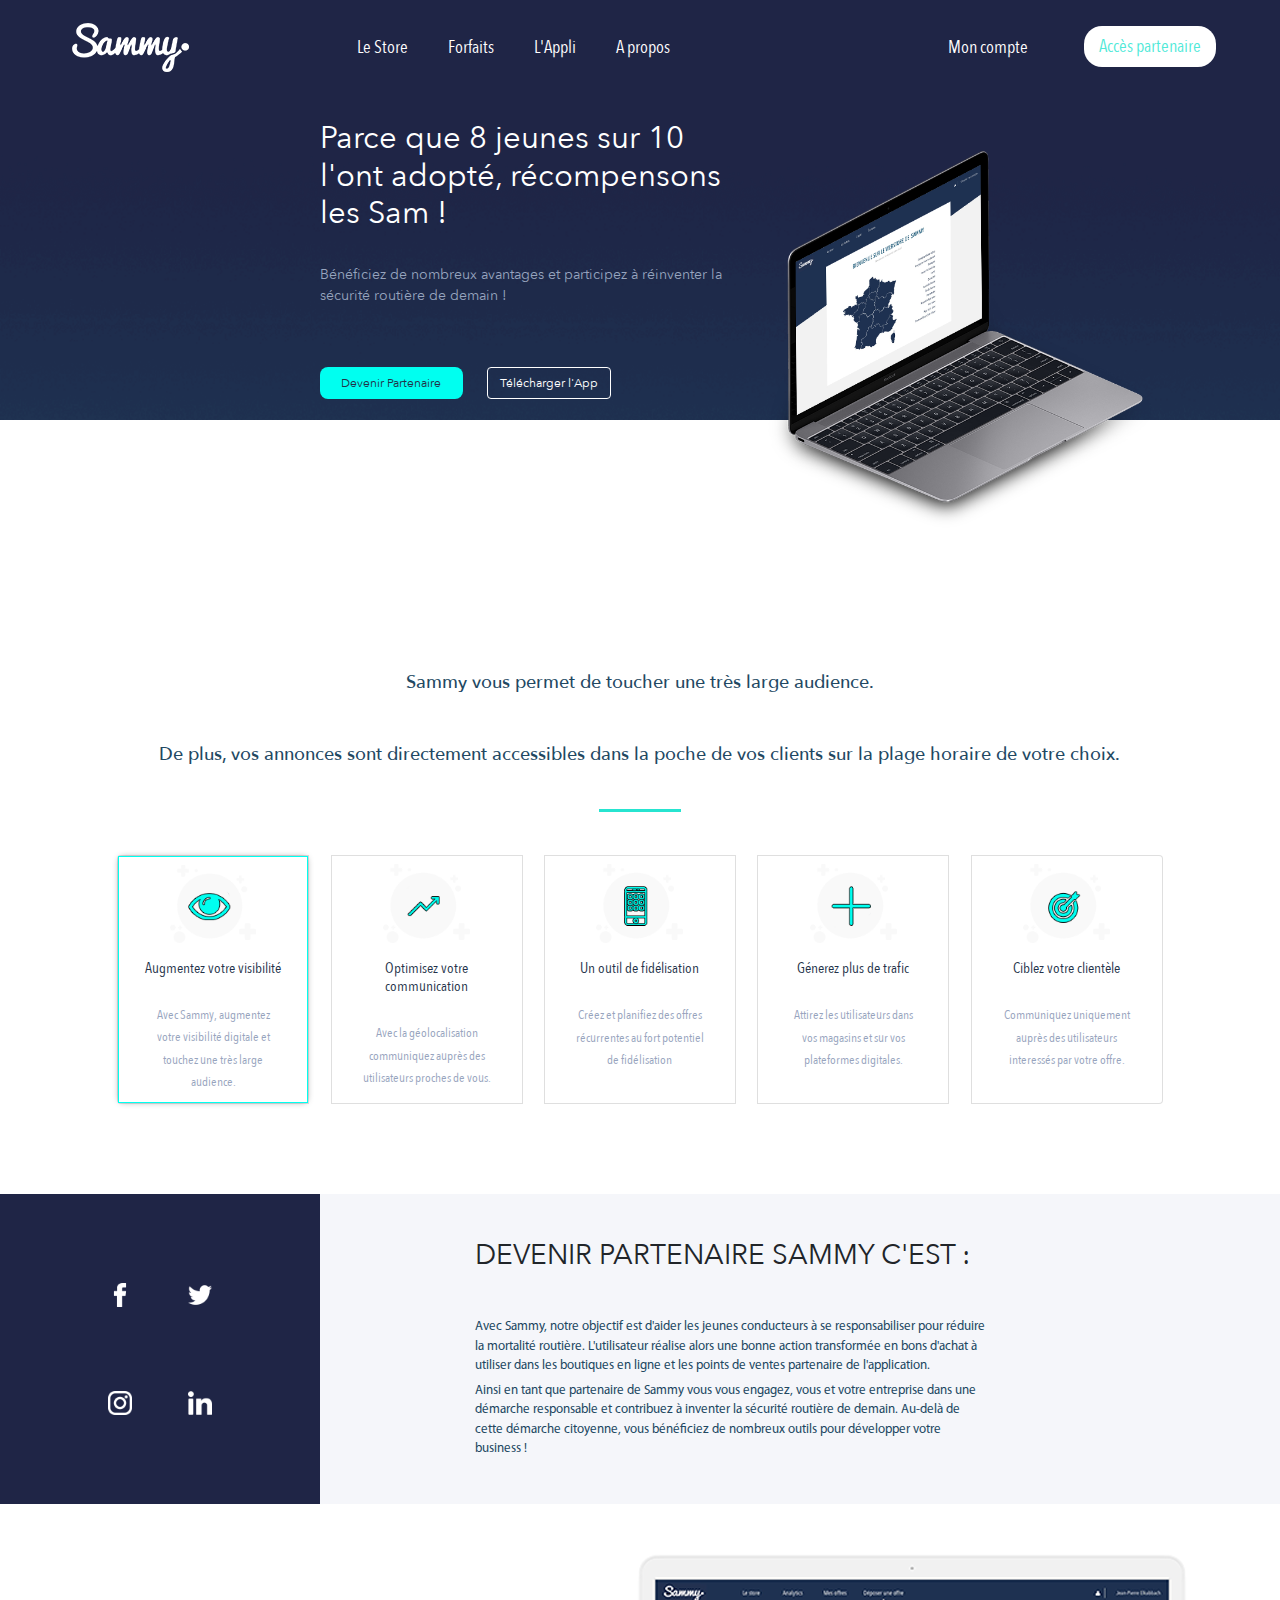
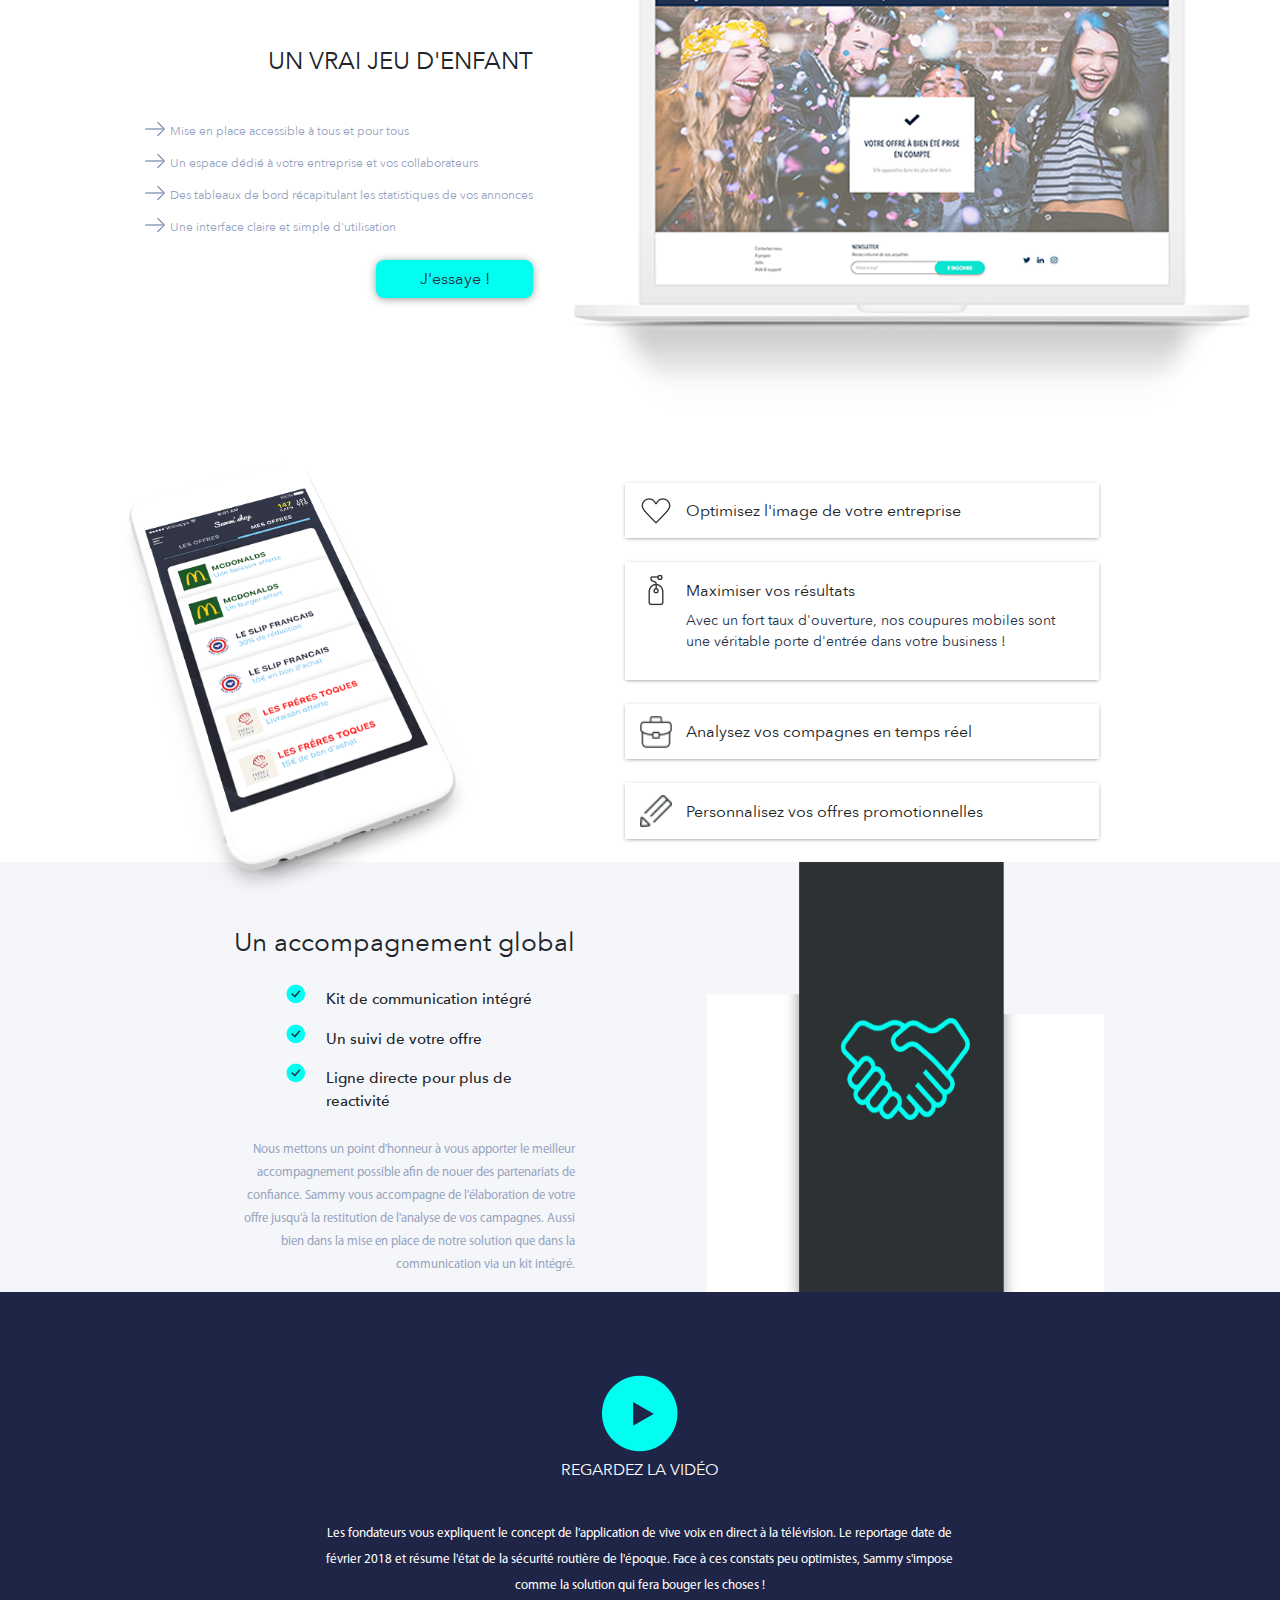
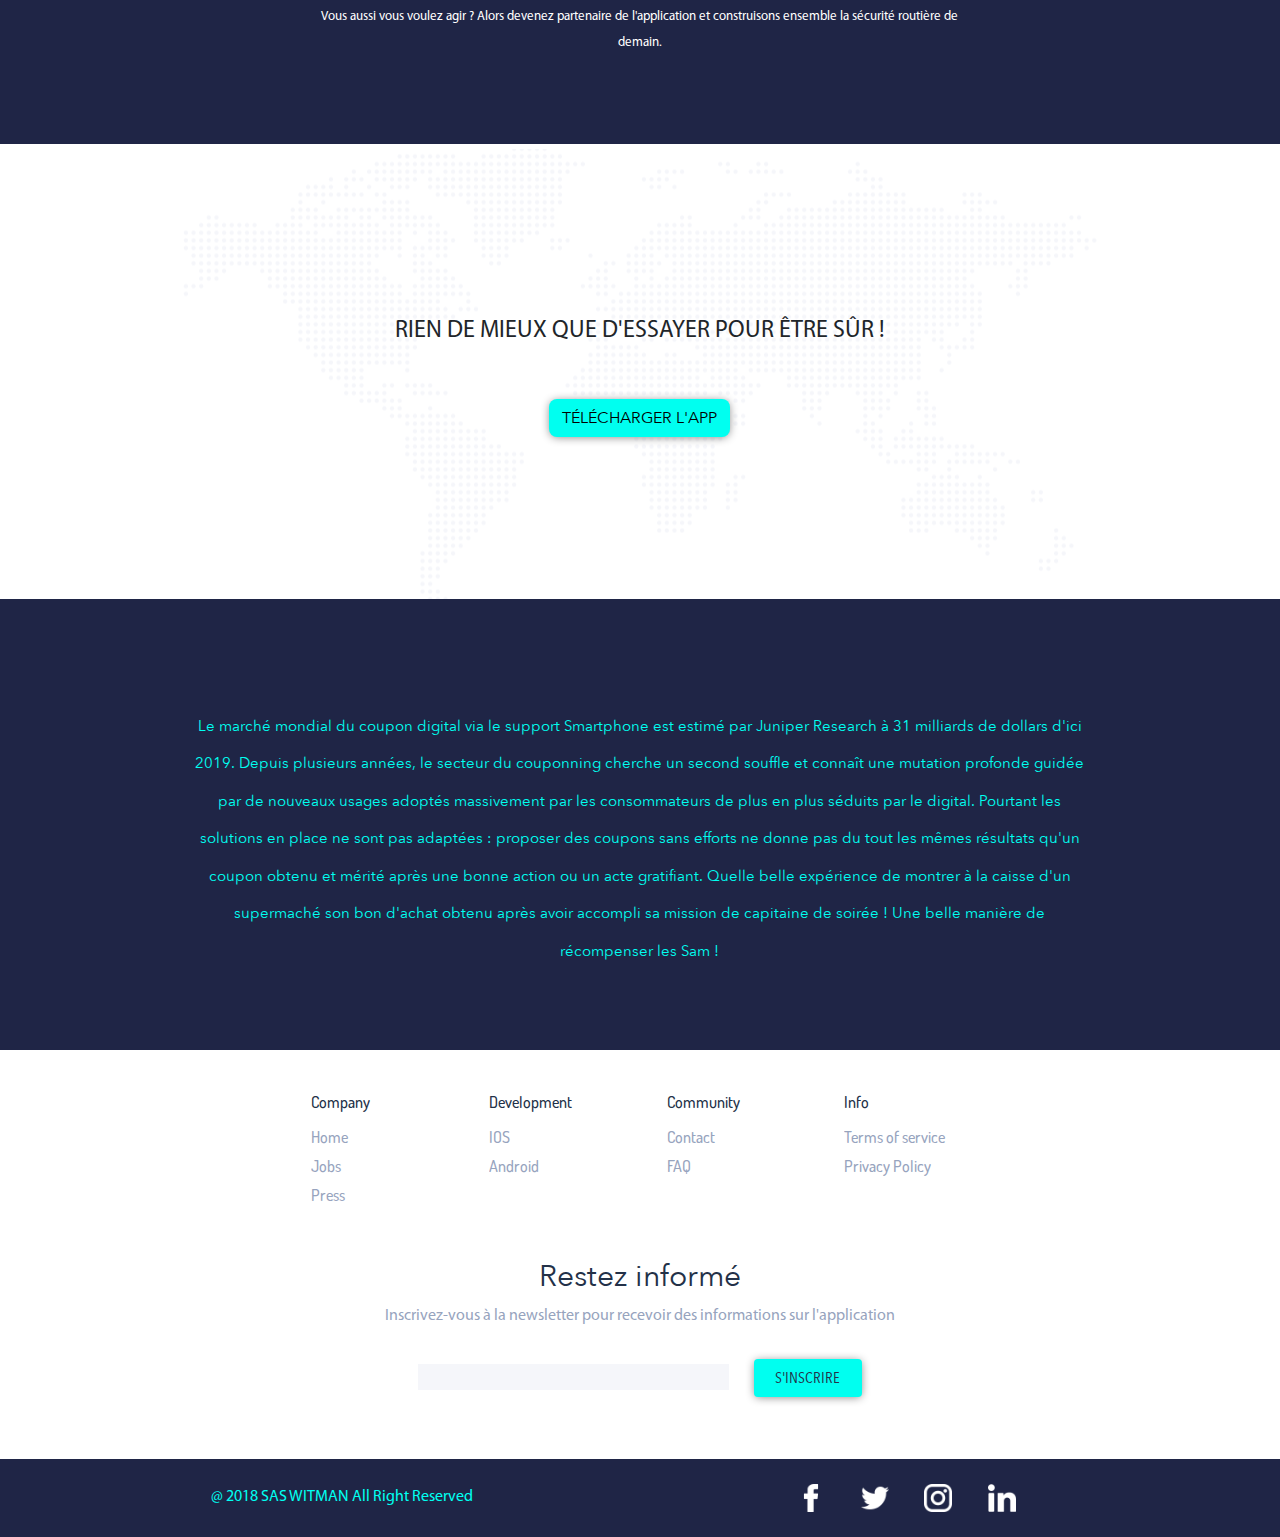
==== commit 43d75db3: "Fix" ====
--- a/partenaire.html
+++ b/partenaire.html
@@ -24,6 +24,7 @@
             $("body").css("padding-top", $(".navbar-expand-md").height());
             $("#divIMGHandshake").css("height", $("#PartenaireRow6Div1").height());
             $("#PartenaireHandshake").css("height", $("#PartenaireRow6Div1").height());
+            $("#UPImgBackground").css("height", $("#topcentrePartenaire").height());
 
         };
 
@@ -128,7 +129,7 @@
 
 
     <div class="MainBottom outeruser" id="MainBottomPartenaire">
-        <div class="topcentrePartenaire">
+        <div class="topcentrePartenaire" id="topcentrePartenaire">
             <h2 class="margincentered">Parce que 8 jeunes sur 10 l'ont adopté, récompensons les Sam !</h2><br>
             <p>Bénéficiez de nombreux avantages et participez à réinventer la sécurité routière de demain !</p>
             <a href="#"><button class="btn" id="PartenaireBtn1" type="button">Devenir Partenaire</button></a>
--- a/css/stylemain.css
+++ b/css/stylemain.css
@@ -223,17 +223,18 @@
 
 
 .outeruser {
-    top: 10vh !important;
+    top: 0 !important;
     padding-left: 23%;
     padding-right: 23%;
 }
 
 #UPCadeauImg {
-    max-width: 35%;
+    max-width: 30%;
     height: auto;
     position: absolute;
     left: 60vw;
     bottom: -30%;
+    z-index: 5;
 }
 
 .UserHR {
@@ -703,10 +704,11 @@
     color: white;
 }
 .topUser h2 {
-    margin-right: 40% !important;
+    margin-right: 30% !important;
 }
 .topcentrePartenaire h2, .topUser h2 {
-    font-size: 48px; /* 1080p */
+    font-size: 50px; /* 1080p */
+    padding-top: 15%;
 }
 .topcentrePartenaire p, .topUser p{
     font-size: 18px; /* 1080p */
@@ -825,7 +827,7 @@
 }
 #PartenaireRow3-Rowdeux #ltwitter {
     right: 50%;
-    top: 25%;
+    top: 30%;
 }
 #PartenaireRow3-Rowdeux #linstagram {
     left: 50%;
@@ -917,7 +919,7 @@
 
 #PartenaireRow5 .box {
     width: 80% !important;
-    box-shadow: 0px 1px 8px -1px grey;
+    box-shadow: 0px 1px 4px -1px grey;
     padding-top: 2%;
     padding-bottom: 2%;
     margin: 4% auto;
@@ -1018,6 +1020,7 @@
     background-repeat: no-repeat;
     background-position: center;
     height: 50vh;
+    z-index: 0;
 }
 #PartenaireRow8 .col-md-10 h6 {
     text-align: center;
@@ -1206,12 +1209,12 @@
 }
 
 .UserImgTop {
-    max-width: 18% !important;
+    max-width: 14% !important;
    /* bottom: -20% !important; */
 }
 
 #UserRow1 {
-    margin-top: 10%;
+    margin-top: 0;
 }
 
 #UserRow1Div h6 {
@@ -2238,6 +2241,9 @@
     .UserRow2ImgGoogle, .UserRow2ImgApple {
         width: 30%;
     }
+    #PartenaireRow8 .col-md-10, #UserRow1 .col-md-10 {
+        height: 70vh;
+    }
 }
 
 @media all and (min-width: 600px) and (max-width: 899px)
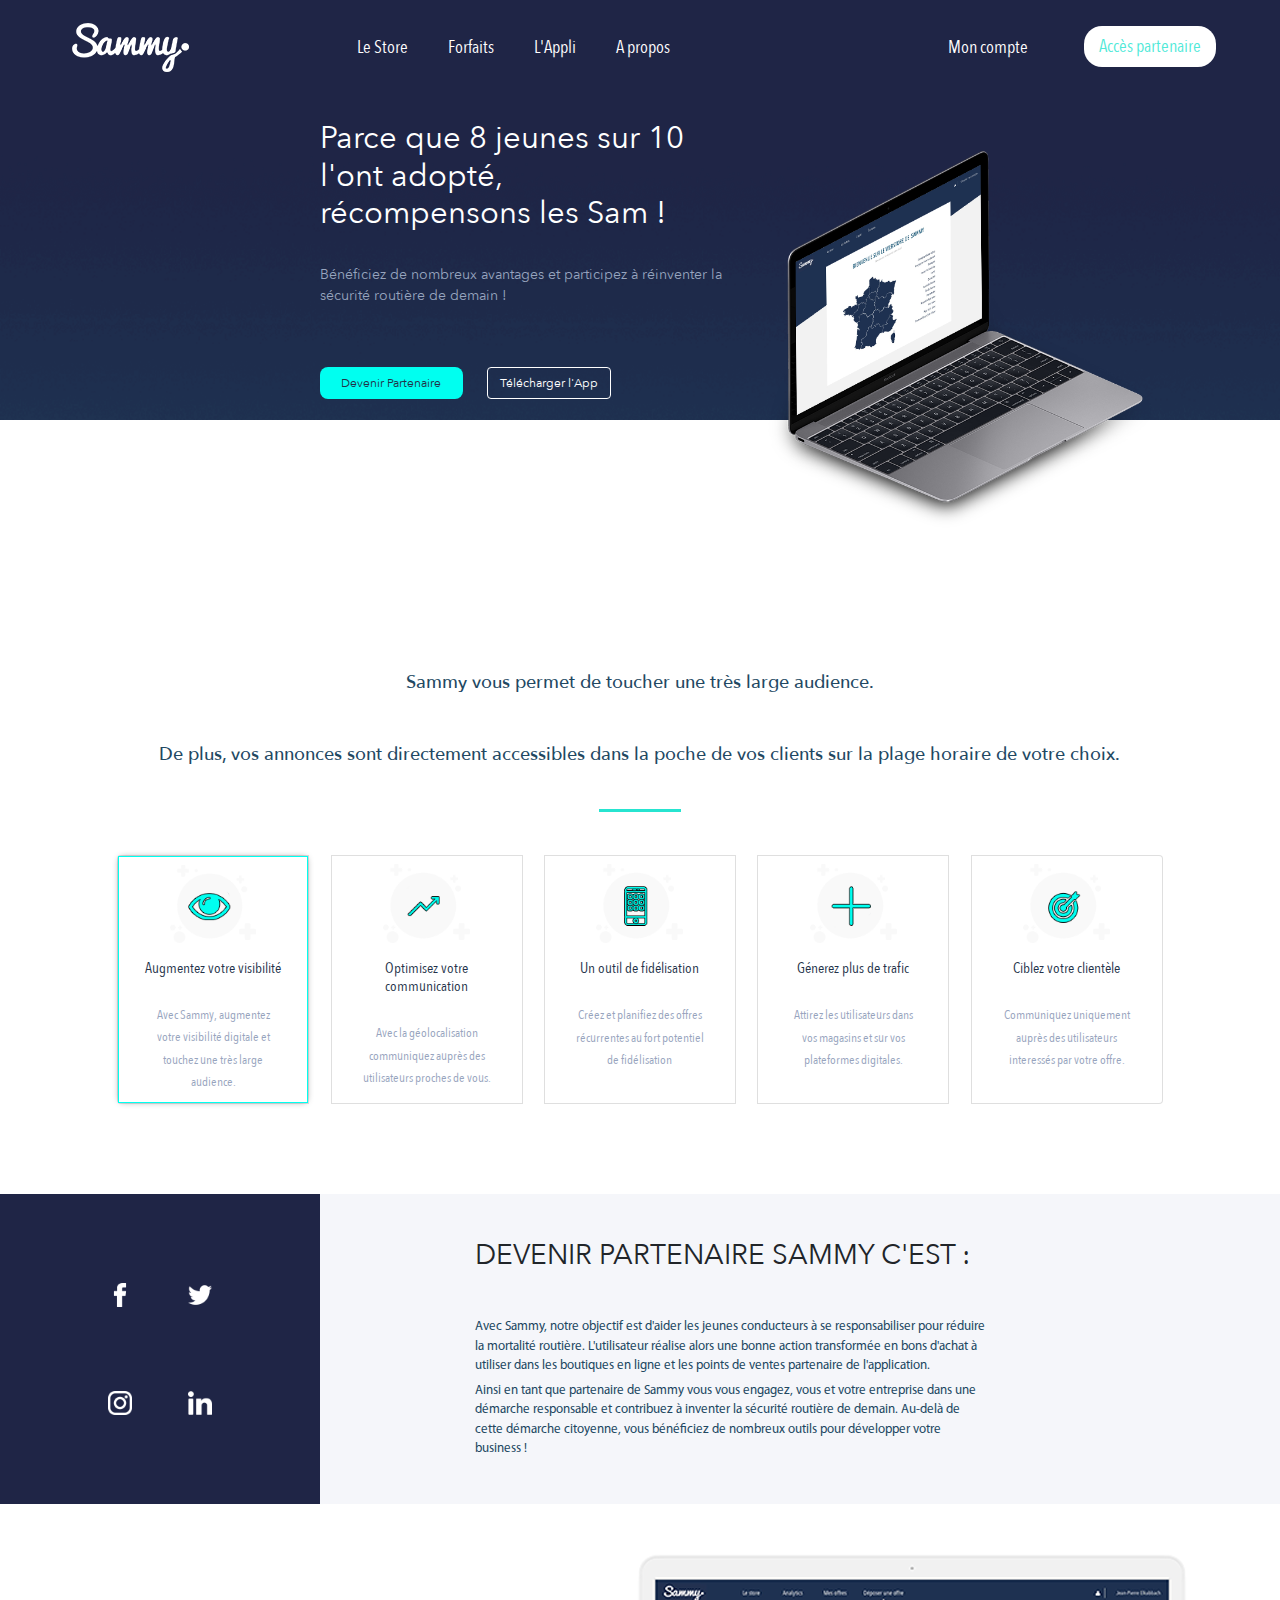
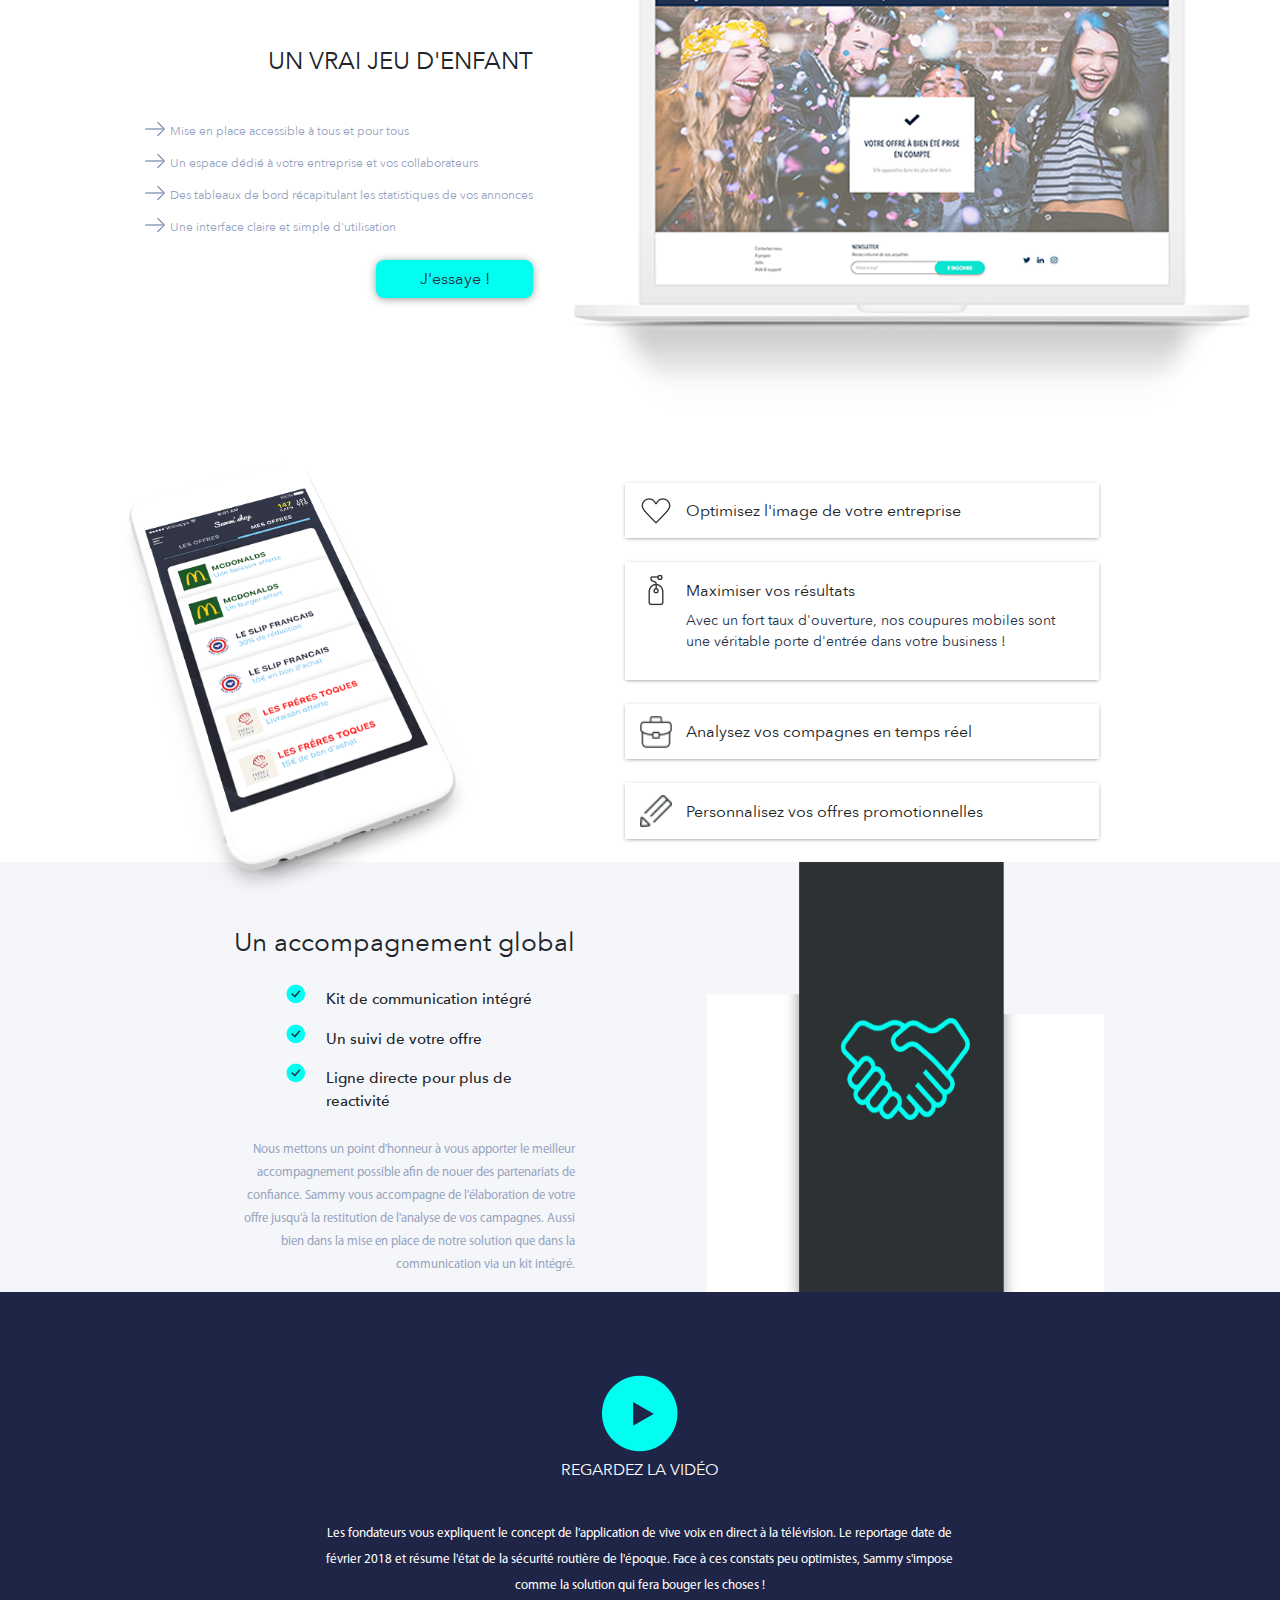
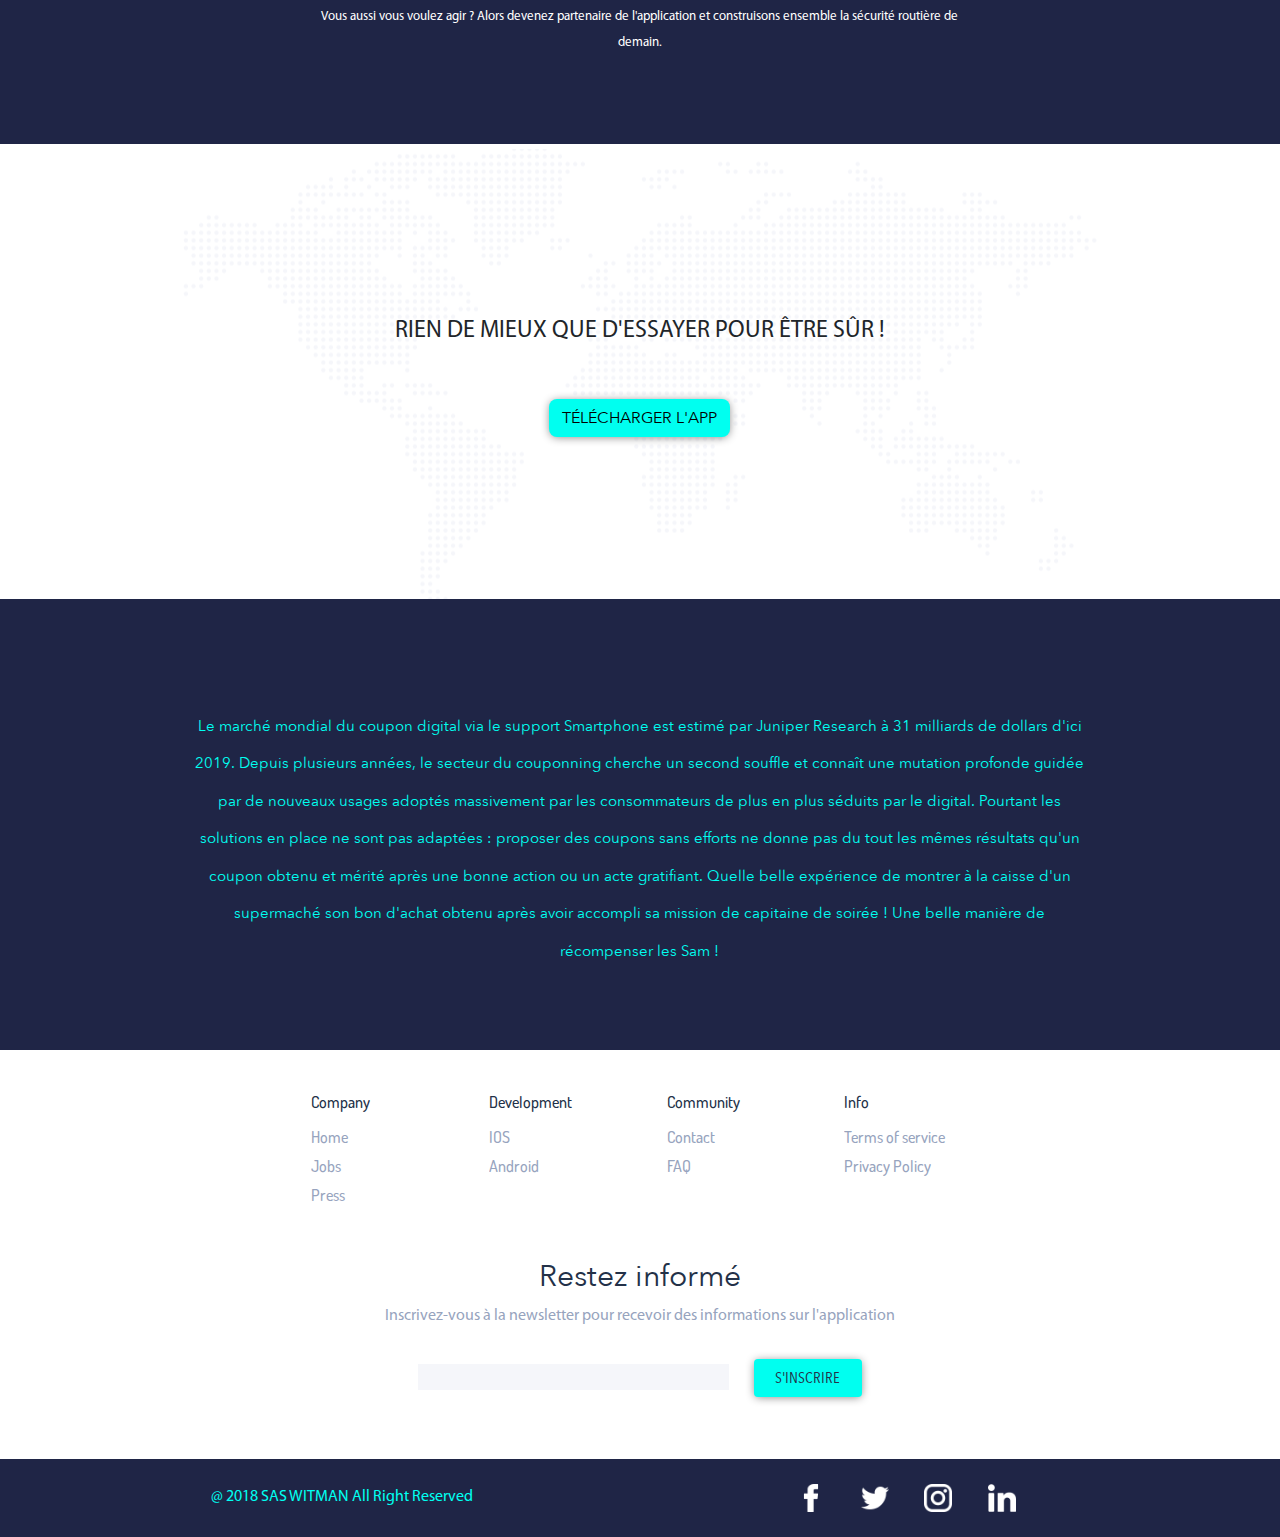
==== commit 8d9f76a0: "Fix" ====
--- a/partenaire.html
+++ b/partenaire.html
@@ -130,8 +130,8 @@
 
     <div class="MainBottom outeruser" id="MainBottomPartenaire">
         <div class="topcentrePartenaire" id="topcentrePartenaire">
-            <h2 class="margincentered">Parce que 8 jeunes sur 10 l'ont adopté, récompensons les Sam !</h2><br>
-            <p>Bénéficiez de nombreux avantages et participez à réinventer la sécurité routière de demain !</p>
+            <h2 class="margincentered">Parce que 8 jeunes sur 10 l'ont adopté, récompensons les Sam !</h2><br>
+            <p>Bénéficiez de nombreux avantages et participez à réinventer la sécurité routière de demain !</p>
             <a href="#"><button class="btn" id="PartenaireBtn1" type="button">Devenir Partenaire</button></a>
             <a href="#" target="_blank"><button class="btn" id="PartenaireBtn2" type="button">Télécharger l'App</button></a>
         </div>
@@ -260,11 +260,11 @@
         </div>
 
         <div class="col-md-9 col-12">
-            <div class="row PartenaireBackgroundGris" >
+            <div class="row PartenaireBackgroundGris">
 
                 <div class="col-md-12">
                     <div id="PartenaireRow3TextDiv">
-                        <h4>Devenir partenaire sammy c'est :</h4>
+                        <h4>Devenir partenaire sammy c'est :</h4>
                         <p>Avec Sammy, notre objectif est d'aider les jeunes conducteurs à se responsabiliser pour réduire la mortalité routière. L'utilisateur réalise alors une bonne action transformée en bons d'achat à utiliser dans les boutiques en ligne et les points de ventes partenaire de l'application.</p>
                         <p>Ainsi en tant que partenaire de Sammy vous vous engagez, vous et votre entreprise dans une démarche responsable et contribuez à inventer la sécurité routière de demain. Au-delà de cette démarche citoyenne, vous bénéficiez de nombreux outils pour développer votre business !</p>
                     </div>
@@ -285,7 +285,7 @@
 
                 <div class="col-md-5 col-12">
                     <div id="PartenaireRow4Div">
-                        <h4>Un vrai jeu d'enfant</h4>
+                        <h4>Un vrai jeu d'enfant</h4>
                         <ul id="PartenaireRow4Text">
                             <li>Mise en place accessible à tous et pour tous</li>
                             <li>Un espace dédié à votre entreprise et vos collaborateurs</li>
